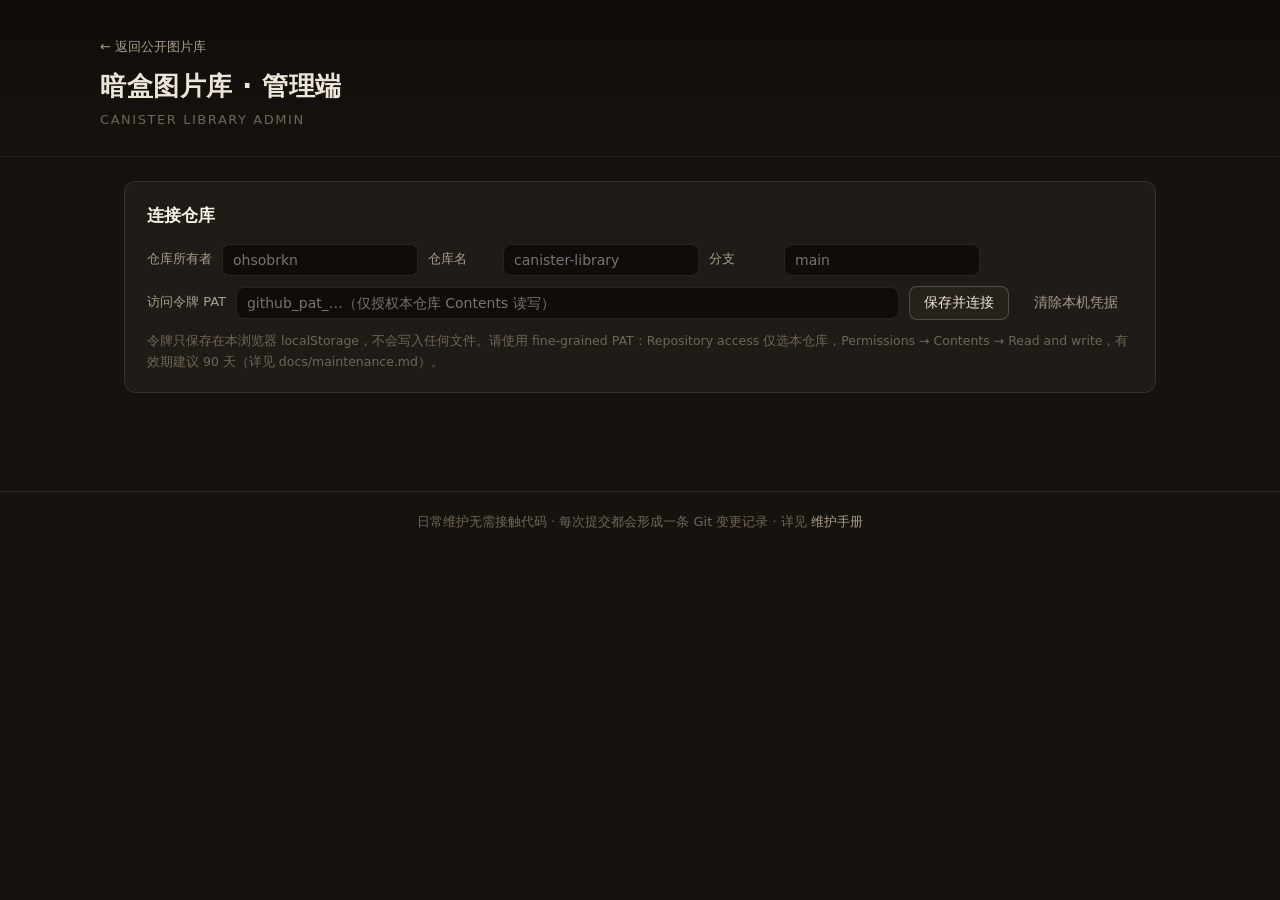
==== admin.html @ 408a10ed "fix: renderUploadDefaults 依赖 db.dimensions，移到 loadDb 之后执行（connect 顺序 bug，曾致数据加载被吞）" ====
<!DOCTYPE html>
<html lang="zh-CN">
<head>
  <meta charset="UTF-8" />
  <meta name="viewport" content="width=device-width, initial-scale=1.0" />
  <meta name="robots" content="noindex, nofollow" />
  <title>暗盒图片库 · 管理端</title>
  <link rel="stylesheet" href="styles.css" />
</head>
<body>

<header class="lib-header">
  <div class="lib-header-inner">
    <a class="lib-back" href="index.html">← 返回公开图片库</a>
    <h1>暗盒图片库 · 管理端</h1>
    <p class="lib-sub">Canister library admin</p>
  </div>
</header>

<main>

  <section class="panel" id="authPanel">
    <h2>连接仓库</h2>
    <div class="field-row">
      <label for="cfgOwner">仓库所有者</label>
      <input type="text" id="cfgOwner" placeholder="ohsobrkn" />
      <label for="cfgRepo">仓库名</label>
      <input type="text" id="cfgRepo" placeholder="canister-library" />
      <label for="cfgBranch">分支</label>
      <input type="text" id="cfgBranch" placeholder="main" />
    </div>
    <div class="field-row">
      <label for="cfgPat">访问令牌 PAT</label>
      <input type="password" id="cfgPat" placeholder="github_pat_…（仅授权本仓库 Contents 读写）" style="flex:1; min-width: 260px;" />
      <button id="saveCfgBtn" type="button">保存并连接</button>
      <button id="clearCfgBtn" type="button" class="ghost" type="button">清除本机凭据</button>
    </div>
    <p class="hint" id="authHint">令牌只保存在本浏览器 localStorage，不会写入任何文件。请使用 fine-grained PAT：Repository access 仅选本仓库，Permissions → Contents → Read and write，有效期建议 90 天（详见 docs/maintenance.md）。</p>
  </section>

  <div id="workArea" hidden>

    <div class="stat-cards">
      <div class="stat-card"><div class="k">仓库体积</div><div class="v" id="statSize">—</div></div>
      <div class="stat-card"><div class="k">条目数量</div><div class="v" id="statItems">—</div></div>
      <div class="stat-card"><div class="k">Pages 构建</div><div class="v" id="statBuild">—</div></div>
      <div class="stat-card"><div class="k">未保存修改</div><div class="v" id="statDirty">无</div></div>
    </div>

    <div class="bulk-bar" id="saveBar" hidden>
      <span id="dirtyDesc">有未保存的修改</span>
      <span class="sep"></span>
      <button class="primary" id="saveBtn" type="button">保存并提交到仓库</button>
      <button class="ghost" id="discardBtn" type="button">放弃修改（重新加载）</button>
    </div>

    <div class="tabs" role="tablist">
      <button class="tab-btn on" data-tab="upload" type="button">批量上传</button>
      <button class="tab-btn" data-tab="manage" type="button">图库管理</button>
      <button class="tab-btn" data-tab="schema" type="button">字典与维度</button>
    </div>

    <section class="tab-page" id="tab-upload">
      <div class="panel">
        <h2>批量上传</h2>
        <div class="dropzone" id="dropzone" tabindex="0" role="button" aria-label="拖入或选择图片">
          <span class="dz-icon">📦</span>
          把暗盒图片拖到这里，或点击选择文件<br />
          <span style="font-size:12px; color: var(--faint);">支持 PNG / JPG / WebP / SVG，单张 &lt; 95MB；上传后自动生成缩略图，原图无损保存</span>
        </div>
        <input type="file" id="fileInput" multiple accept="image/*" hidden />
        <div class="field-row" style="margin-top:16px;">
          <label>新图默认值</label>
          <span id="uploadDefaults" style="display:flex; flex-wrap:wrap; gap:8px; flex:1;"></span>
        </div>
      </div>

      <div class="panel" id="queuePanel" hidden>
        <h2>上传队列（<span id="queueCount">0</span> 张，等待提交）</h2>
        <div id="queueList"></div>
        <div class="field-row">
          <button class="primary" id="submitUploadBtn" type="button">提交上传（一次提交 · Pages 重建约 1–3 分钟）</button>
          <button class="ghost" id="clearQueueBtn" type="button">清空队列</button>
        </div>
        <div class="commit-log" id="uploadLog" hidden></div>
      </div>
    </section>

    <section class="tab-page" id="tab-manage" hidden>
      <div class="panel">
        <h2>图库管理</h2>
        <div class="manage-tools">
          <input type="text" id="manageSearch" placeholder="搜索型号 / 厂商…" />
          <label style="display:flex; align-items:center; gap:5px; font-size:13px; color:var(--muted);">
            <input type="checkbox" id="manageUnfilled" /> 只看未补全元数据
          </label>
          <button class="ghost" id="reloadDbBtn" type="button">从仓库重新加载</button>
        </div>
        <div class="bulk-bar" id="bulkBar" hidden>
          <span id="bulkCount">已选 0 张</span>
          <span class="sep"></span>
          <button class="ghost" id="bulkHideBtn" type="button">设为隐藏</button>
          <button class="ghost" id="bulkShowBtn" type="button">设为公开</button>
          <button class="danger" id="bulkDeleteBtn" type="button">删除所选</button>
        </div>
        <div id="itemList"></div>
        <div class="lib-empty" id="manageEmpty" hidden>没有匹配的条目。</div>
      </div>
    </section>

    <section class="tab-page" id="tab-schema" hidden>
      <div class="panel">
        <h2>字典维护（厂商等）</h2>
        <div id="dictEditors"></div>
        <p class="hint">删除字典值不会改动已有条目，但该值将不再出现在筛选器中。新增的字典值保存后立即在前后台生效。</p>
      </div>
      <div class="panel">
        <h2>筛选维度</h2>
        <div id="dimList"></div>
        <div class="field-row" style="margin-top:14px; border-top:1px solid var(--line); padding-top:14px;">
          <label>新增维度</label>
          <input type="text" id="newDimKey" placeholder="英文标识，如 format" style="width:130px;" />
          <input type="text" id="newDimLabel" placeholder="显示名，如 画幅" style="width:120px;" />
          <select id="newDimType">
            <option value="dict">字典（可选值可增删）</option>
            <option value="enum">枚举（固定几项）</option>
            <option value="number">数值（如 ISO）</option>
            <option value="tags">标签（一张多值）</option>
          </select>
          <input type="text" id="newDimValues" placeholder="初始值，逗号分隔（数值型填档位如 50,100,200）" style="flex:1; min-width:220px;" />
          <button id="addDimBtn" type="button">添加</button>
        </div>
        <p class="hint">维度保存后，管理端表单与公开页筛选器会自动出现对应条目。删除维度不影响条目里已存的数据，仅从界面移除。</p>
      </div>
    </section>

  </div>
</main>

<footer class="lib-footer">
  日常维护无需接触代码 · 每次提交都会形成一条 Git 变更记录 · 详见 <a href="docs/maintenance.md" target="_blank">维护手册</a>
</footer>

<div class="toast-wrap" id="toastWrap"></div>

<script>
(function () {
  "use strict";

  /* ===== 配置与凭据 ===== */
  var CFG_KEY = "canisterAdmin.cfg";
  var PAT_KEY = "canisterAdmin.pat";
  var cfg = null;   // { owner, repo, branch }
  var db = null;    // canisters.json 内存副本
  var connected = false;
  var committing = false;

  var dbDirty = false;          // 元数据/字典/维度修改未提交
  var deletePaths = [];         // 待删除的文件路径（保存时一并提交）
  var queue = [];               // 待上传队列

  var $ = function (id) { return document.getElementById(id); };

  function loadCfg() {
    try {
      cfg = JSON.parse(localStorage.getItem(CFG_KEY) || "null");
    } catch (e) { cfg = null; }
    if (cfg && cfg.owner && cfg.repo) {
      $("cfgOwner").value = cfg.owner;
      $("cfgRepo").value = cfg.repo;
      $("cfgBranch").value = cfg.branch || "main";
      var pat = localStorage.getItem(PAT_KEY);
      if (pat) $("cfgPat").value = pat;
      return !!(pat && !$("cfgPat").dataset.cleared);
    }
    return false;
  }

  function toast(msg, kind) {
    var el = document.createElement("div");
    el.className = "toast" + (kind ? " " + kind : "");
    el.textContent = msg;
    $("toastWrap").appendChild(el);
    setTimeout(function () { el.style.opacity = "0"; el.style.transition = "opacity 300ms"; }, 4200);
    setTimeout(function () { el.remove(); }, 4600);
  }

  /* ===== GitHub API 封装 ===== */
  function ghJson(path, method, body) {
    var opts = {
      method: method || "GET",
      headers: {
        "Authorization": "Bearer " + localStorage.getItem(PAT_KEY),
        "Accept": "application/vnd.github+json",
        "X-GitHub-Api-Version": "2022-11-28"
      }
    };
    if (body !== undefined) {
      opts.headers["Content-Type"] = "application/json";
      opts.body = JSON.stringify(body);
    }
    return fetch("https://api.github.com" + path, opts).then(function (r) {
      if (r.ok) return r.json();
      return r.json().catch(function () { return {}; }).then(function (err) {
        var msg = err && err.message ? err.message : ("HTTP " + r.status);
        if (r.status === 401) msg = "PAT 无效或已过期（" + msg + "）";
        if (r.status === 404) msg = "仓库/资源不存在：" + cfg.owner + "/" + cfg.repo + "（" + msg + "）";
        if (r.status === 403 && /rate limit/i.test(msg)) msg = "API 限流，请一小时后再试（" + msg + "）";
        throw new Error(msg);
      });
    });
  }

  function bufToB64(buf) {
    var u8 = new Uint8Array(buf);
    var s = "";
    var CH = 0x8000;
    for (var i = 0; i < u8.length; i += CH) {
      s += String.fromCharCode.apply(null, u8.subarray(i, i + CH));
    }
    return btoa(s);
  }

  /* ===== 提交引擎（Git Data API，一次 commit 带全部文件） ===== */
  function logLine(msg) {
    var el = $("uploadLog");
    el.hidden = false;
    el.textContent += msg + "\n";
    el.scrollTop = el.scrollHeight;
  }

  async function commitChanges(changes, message) {
    var head = "/repos/" + cfg.owner + "/" + cfg.repo;
    var ref = await ghJson(head + "/git/ref/heads/" + cfg.branch);
    var headSha = ref.object.sha;
    var headCommit = await ghJson(head + "/git/commits/" + headSha);
    var tree = [];
    var i = 0;
    for (i = 0; i < changes.length; i += 1) {
      var ch = changes[i];
      if (ch.content == null) {
        tree.push({ path: ch.path, mode: "100644", type: "blob", sha: null });
      } else {
        logLine("  上传 " + ch.path + " …");
        var blob = await ghJson(head + "/git/blobs", "POST", { content: ch.content, encoding: "base64" });
        tree.push({ path: ch.path, mode: "100644", type: "blob", sha: blob.sha });
      }
    }
    var newTree = await ghJson(head + "/git/trees", "POST", { base_tree: headCommit.tree.sha, tree: tree });
    var commit = await ghJson(head + "/git/commits", "POST", { message: message, tree: newTree.sha, parents: [headSha] });
    await ghJson(head + "/git/refs/heads/" + cfg.branch, "PATCH", { sha: commit.sha });
    return commit;
  }

  /* ===== Pages 构建轮询 ===== */
  var buildTimer = null;
  async function pollBuild(commitSha, label) {
    if (buildTimer) clearInterval(buildTimer);
    var tries = 0;
    $("statBuild").textContent = "构建中…";
    $("statBuild").className = "v warn";
    return new Promise(function (resolve) {
      buildTimer = setInterval(async function () {
        tries += 1;
        var b;
        try { b = await ghJson("/repos/" + cfg.owner + "/" + cfg.repo + "/pages/builds/latest"); }
        catch (e) { b = null; }
        if (b && b.status === "built" && (!commitSha || b.commit === commitSha)) {
          clearInterval(buildTimer); buildTimer = null;
          $("statBuild").textContent = "已生效 ✓";
          $("statBuild").className = "v";
          toast((label || "提交") + "已构建生效，公开页可访问。", "ok");
          resolve();
        } else if (tries >= 40) {
          clearInterval(buildTimer); buildTimer = null;
          $("statBuild").textContent = "状态未知";
          $("statBuild").className = "v warn";
          resolve();
        }
      }, 8000);
    });
  }

  async function refreshBuildStatus() {
    try {
      var b = await ghJson("/repos/" + cfg.owner + "/" + cfg.repo + "/pages/builds/latest");
      $("statBuild").textContent = b.status === "building" ? "构建中…" : (b.status === "built" ? "正常 ✓" : b.status || "—");
      $("statBuild").className = "v" + (b.status === "built" ? "" : " warn");
    } catch (e) {
      $("statBuild").textContent = "未开启";
      $("statBuild").className = "v warn";
    }
  }

  /* ===== 数据加载 ===== */
  function defaultDb() {
    return {
      version: 1,
      dimensions: [
        { key: "manufacturer", label: "厂商", type: "dict", dict: "manufacturer" },
        { key: "filmType", label: "胶片类型", type: "enum", values: ["彩色负片", "彩色反转片", "黑白负片", "黑白反转片", "电影卷"] },
        { key: "iso", label: "ISO", type: "number", tiers: [50, 100, 200, 400, 800, 1600, 3200] },
        { key: "tags", label: "标签", type: "tags" }
      ],
      dicts: { manufacturer: [] },
      items: []
    };
  }

  async function loadDb() {
    var apiPath = "/repos/" + cfg.owner + "/" + cfg.repo + "/contents/data/canisters.json?ref=" + cfg.branch;
    var rawUrl = "https://raw.githubusercontent.com/" + cfg.owner + "/" + cfg.repo + "/" + cfg.branch + "/data/canisters.json";
    var cdnUrl = "https://cdn.jsdelivr.net/gh/" + cfg.owner + "/" + cfg.repo + "@" + cfg.branch + "/data/canisters.json";
    var pat = localStorage.getItem(PAT_KEY);
    var json = null;
    var viaCdn = false;
    var notFound = false;

    // 带 8 秒超时的 fetch：被网络阻断的域名会长时间挂起而不是立即失败
    function fetchT(url, opts, ms) {
      var ctl = new AbortController();
      var timer = setTimeout(function () { ctl.abort(); }, ms || 8000);
      return fetch(url, Object.assign({}, opts, { signal: ctl.signal, cache: "no-store" }))
        .finally(function () { clearTimeout(timer); });
    }

    // 1) 有 PAT 时优先走 api.github.com（本管理端所有写操作同域名，连通性已被验证，秒回且无缓存）
    if (pat) {
      try {
        var ra = await fetchT("https://api.github.com" + apiPath, {
          headers: {
            "Authorization": "Bearer " + pat,
            "Accept": "application/vnd.github+json",
            "X-GitHub-Api-Version": "2022-11-28",
          },
        });
        if (ra.status === 404) notFound = true;
        else if (ra.ok) {
          var content = await ra.json();
          json = JSON.parse(atob(content.content.replace(/\s/g, "")));
        }
      } catch (e) { /* API 通道异常，退回公开 CDN 通道 */ }
    }
    // 2) raw.githubusercontent（匿名直连，部分网络环境会阻断 → 挂起后超时）
    if (json === null && !notFound) {
      try {
        var r = await fetchT(rawUrl + "?cb=" + Date.now());
        if (r.status === 404) notFound = true;
        else if (r.ok) json = await r.json();
      } catch (e) { /* raw 不可达，走 CDN 兜底 */ }
    }
    // 3) jsdelivr CDN 兜底（带 CORS 头，但缓存有滞后）
    if (json === null && !notFound) {
      try {
        var r2 = await fetchT(cdnUrl + "?cb=" + Date.now());
        if (r2.status === 404) notFound = true;
        else if (r2.ok) { json = await r2.json(); viaCdn = true; }
      } catch (e) { /* 三路都不可达 */ }
    }
    if (notFound) {
      db = defaultDb();
      markDirty("仓库还没有数据文件，首次保存将创建");
    } else if (json === null) {
      throw new Error("读取 canisters.json 失败：api.github.com、raw.githubusercontent 与 jsdelivr CDN 均不可达，请检查网络后点「从仓库重新加载」");
    } else {
      db = json;
      dbDirty = false;
      if (viaCdn) toast("raw 数据源不可达，已改用 CDN 缓存副本（数据可能有数小时滞后）。", "err");
    }
    deletePaths = [];
    renderAll();
    updateStats();
  }

  /* ===== 维度工具 ===== */
  function dimOf(key) {
    for (var i = 0; i < db.dimensions.length; i += 1) if (db.dimensions[i].key === key) return db.dimensions[i];
    return null;
  }

  function dictOf(dim) {
    if (!dim || dim.type !== "dict") return [];
    return (db.dicts && db.dicts[dim.dict]) || [];
  }

  function genId() {
    return "c" + Date.now().toString(36) + Math.random().toString(36).slice(2, 6);
  }

  function nowIso() {
    return new Date().toISOString();
  }

  /* ===== 状态与统计 ===== */
  async function updateStats() {
    $("statItems").textContent = db.items.length + " 张";
    $("statDirty").textContent = dbDirty ? "有" : "无";
    $("statDirty").className = "v" + (dbDirty ? " warn" : "");
    $("saveBar").hidden = !dbDirty;
    try {
      var repo = await ghJson("/repos/" + cfg.owner + "/" + cfg.repo);
      var mb = (repo.size || 0) / 1024;
      var el = $("statSize");
      el.textContent = mb.toFixed(1) + " MB";
      el.className = "v" + (mb > 950 ? " bad" : mb > 800 ? " warn" : "");
      if (mb > 800) toast("仓库体积已接近 1GB 软上限（" + mb.toFixed(0) + "MB）。建议将原图迁移到 Release 附件存档（见维护手册）。", "err");
    } catch (e) { /* 忽略统计错误 */ }
  }

  function markDirty(desc) {
    dbDirty = true;
    if (desc) $("dirtyDesc").textContent = desc;
    else $("dirtyDesc").textContent = "有未保存的修改";
    $("saveBar").hidden = false;
    $("statDirty").textContent = "有";
    $("statDirty").className = "v warn";
  }

  /* ===== 元数据表单构建（管理端通用） ===== */
  function buildMetaFields(container, values, defaults) {
    container.innerHTML = "";
    var getters = [];

    var nameF = document.createElement("div");
    nameF.className = "f";
    nameF.style.gridColumn = "span 2";
    nameF.innerHTML = '<label>型号名称</label>';
    var nameIn = document.createElement("input");
    nameIn.type = "text";
    nameIn.placeholder = "如 Portra 400";
    nameIn.value = values.name || "";
    nameF.appendChild(nameIn);
    container.appendChild(nameF);
    getters.push(function () { return { key: "name", value: nameIn.value.trim() }; });

    db.dimensions.forEach(function (dim) {
      var wrap = document.createElement("div");
      wrap.className = "f";
      var label = document.createElement("label");
      label.textContent = dim.label;
      wrap.appendChild(label);

      if (dim.type === "dict") {
        var listId = "dl-" + dim.key + "-" + genId();
        var dl = document.createElement("datalist");
        dl.id = listId;
        dictOf(dim).forEach(function (v) {
          var o = document.createElement("option");
          o.value = v;
          dl.appendChild(o);
        });
        wrap.appendChild(dl);
        var inD = document.createElement("input");
        inD.type = "text";
        inD.setAttribute("list", listId);
        inD.value = values.attrs && values.attrs[dim.key] != null ? String(values.attrs[dim.key]) : (defaults && defaults[dim.key] != null ? String(defaults[dim.key]) : "");
        wrap.appendChild(inD);
        getters.push((function (input, key) {
          return function () { return { key: key, value: input.value.trim() }; };
        })(inD, dim.key));
      } else if (dim.type === "enum") {
        var sel = document.createElement("select");
        var optEmpty = document.createElement("option");
        optEmpty.value = "";
        optEmpty.textContent = "（未选择）";
        sel.appendChild(optEmpty);
        (dim.values || []).forEach(function (v) {
          var o = document.createElement("option");
          o.value = v; o.textContent = v;
          sel.appendChild(o);
        });
        sel.value = values.attrs && values.attrs[dim.key] != null ? String(values.attrs[dim.key]) : (defaults && defaults[dim.key] != null ? String(defaults[dim.key]) : "");
        wrap.appendChild(sel);
        getters.push((function (input, key) {
          return function () { return { key: key, value: input.value }; };
        })(sel, dim.key));
      } else if (dim.type === "number") {
        var inN = document.createElement("input");
        inN.type = "number";
        inN.min = "0";
        var nv = values.attrs && values.attrs[dim.key];
        inN.value = nv != null ? nv : (defaults && defaults[dim.key] != null ? defaults[dim.key] : "");
        wrap.appendChild(inN);
        getters.push((function (input, key) {
          return function () {
            var v = input.value.trim();
            return { key: key, value: v === "" ? null : Number(v) };
          };
        })(inN, dim.key));
      } else if (dim.type === "tags") {
        var inT = document.createElement("input");
        inT.type = "text";
        inT.placeholder = "逗号分隔，如 停产, 夜景";
        var tv = values.tags || (defaults && defaults.tags) || [];
        inT.value = Array.isArray(tv) ? tv.join(", ") : String(tv || "");
        wrap.appendChild(inT);
        getters.push((function (input, key) {
          return function () {
            return { key: key, value: input.value.split(/[,，]/).map(function (s) { return s.trim(); }).filter(Boolean) };
          };
        })(inT, dim.key));
      }
      container.appendChild(wrap);
    });

    var notesF = document.createElement("div");
    notesF.className = "f";
    notesF.style.gridColumn = "span 2";
    notesF.innerHTML = '<label>备注</label>';
    var notesIn = document.createElement("input");
    notesIn.type = "text";
    notesIn.placeholder = "可选";
    notesIn.value = values.notes || "";
    notesF.appendChild(notesIn);
    container.appendChild(notesF);
    getters.push(function () { return { key: "notes", value: notesIn.value.trim() }; });

    return function collect() {
      var out = { attrs: {}, tags: [], name: "", notes: "" };
      getters.forEach(function (g) {
        var r = g();
        if (r.key === "name") out.name = r.value;
        else if (r.key === "notes") out.notes = r.value;
        else if (r.key === "tags") out.tags = r.value;
        else out.attrs[r.key] = r.value;
      });
      return out;
    };
  }

  /* ===== Tab 切换 ===== */
  Array.prototype.forEach.call(document.querySelectorAll(".tab-btn"), function (btn) {
    btn.addEventListener("click", function () {
      Array.prototype.forEach.call(document.querySelectorAll(".tab-btn"), function (b) { b.classList.remove("on"); });
      btn.classList.add("on");
      ["upload", "manage", "schema"].forEach(function (t) {
        $("tab-" + t).hidden = t !== btn.dataset.tab;
      });
    });
  });

  /* ===== 上传队列 ===== */
  var uploadDefaults = {};

  function renderUploadDefaults() {
    var host = $("uploadDefaults");
    host.innerHTML = "";
    var fields = document.createElement("div");
    fields.style.cssText = "display:flex; flex-wrap:wrap; gap:8px; flex:1;";
    var collectDefaults = buildMetaFields(fields, { attrs: {}, tags: [] }, null);
    host.appendChild(fields);
    var applyBtn = document.createElement("button");
    applyBtn.type = "button";
    applyBtn.className = "ghost";
    applyBtn.textContent = "应用为默认";
    applyBtn.addEventListener("click", function () {
      var v = collectDefaults();
      uploadDefaults = { attrs: v.attrs, tags: v.tags };
      toast("默认值已记录，将应用到之后加入队列的图片。");
    });
    host.appendChild(applyBtn);
  }

  async function makeThumb(file) {
    var url = URL.createObjectURL(file);
    try {
      var img = new Image();
      img.decoding = "async";
      await new Promise(function (res, rej) {
        img.onload = res;
        img.onerror = function () { rej(new Error("图片无法解码（SVG 需带固有尺寸）")); };
        img.src = url;
      });
      var iw = img.naturalWidth || 300;
      var ih = img.naturalHeight || 300;
      var MAX = 320;
      var scale = Math.min(1, MAX / Math.max(iw, ih));
      var canvas = document.createElement("canvas");
      canvas.width = Math.max(1, Math.round(iw * scale));
      canvas.height = Math.max(1, Math.round(ih * scale));
      canvas.getContext("2d").drawImage(img, 0, 0, canvas.width, canvas.height);
      var blob = await new Promise(function (resolve) { canvas.toBlob(resolve, "image/webp", 0.82); });
      var ext = "webp";
      if (!blob) {
        blob = await new Promise(function (resolve) { canvas.toBlob(resolve, "image/jpeg", 0.82); });
        ext = "jpg";
      }
      return { blob: blob, ext: ext, w: iw, h: ih };
    } finally {
      URL.revokeObjectURL(url);
    }
  }

  function extOf(name, type) {
    var m = /\.([a-z0-9]+)$/i.exec(name || "");
    if (m) {
      var e = m[1].toLowerCase();
      if (e === "jpeg") e = "jpg";
      return e;
    }
    if (/svg/.test(type || "")) return "svg";
    if (/webp/.test(type || "")) return "webp";
    return "png";
  }

  async function addFiles(files) {
    for (var i = 0; i < files.length; i += 1) {
      var file = files[i];
      if (file.size > 95 * 1024 * 1024) {
        toast("跳过 " + file.name + "：超过 95MB 单文件上限（GitHub 限制 100MB）。", "err");
        continue;
      }
      if (!/^image\//.test(file.type) && !/\.(svg|png|jpe?g|webp)$/i.test(file.name)) {
        toast("跳过 " + file.name + "：不是图片文件。", "err");
        continue;
      }
      var item = {
        file: file,
        id: genId(),
        ext: extOf(file.name, file.type),
        name: "",
        thumbBlob: null,
        thumbExt: "webp",
        w: 0,
        h: 0,
        error: null,
        collect: null
      };
      try {
        var t = await makeThumb(file);
        item.thumbBlob = t.blob;
        item.thumbExt = t.ext;
        item.w = t.w;
        item.h = t.h;
      } catch (e) {
        item.error = e.message;
      }
      queue.push(item);
    }
    renderQueue();
    if (queue.length) $("queuePanel").hidden = false;
  }

  function renderQueue() {
    var list = $("queueList");
    list.innerHTML = "";
    $("queueCount").textContent = queue.length;
    queue.forEach(function (item, idx) {
      var row = document.createElement("div");
      row.className = "queue-item";

      var thumb = document.createElement("img");
      thumb.className = "queue-thumb";
      if (item.thumbBlob) thumb.src = URL.createObjectURL(item.thumbBlob);
      else thumb.src = "data:image/svg+xml,%3Csvg xmlns='http://www.w3.org/2000/svg' width='76' height='106'%3E%3Crect width='76' height='106' fill='%231f1b16'/%3E%3C/svg%3E";
      thumb.alt = "";
      row.appendChild(thumb);

      var main = document.createElement("div");
      main.className = "qi-main";
      var title = document.createElement("div");
      title.className = "qi-title";
      var fname = document.createElement("span");
      fname.className = "fname";
      fname.textContent = item.file.name;
      title.appendChild(fname);
      var fsize = document.createElement("span");
      fsize.className = "fsize";
      fsize.textContent = (item.file.size / 1024 / 1024).toFixed(2) + " MB · " + item.id;
      title.appendChild(fsize);
      main.appendChild(title);

      if (item.error) {
        var st = document.createElement("div");
        st.className = "qi-status err";
        st.textContent = "缩略图生成失败：" + item.error + "（仍可提交，公开页将直接使用原图）";
        main.appendChild(st);
      }

      var form = document.createElement("div");
      form.className = "qi-form";
      item.collect = buildMetaFields(form, { attrs: uploadDefaults.attrs || {}, tags: uploadDefaults.tags || [] }, null);
      main.appendChild(form);

      var removeBtn = document.createElement("button");
      removeBtn.type = "button";
      removeBtn.className = "ghost";
      removeBtn.textContent = "移出队列";
      removeBtn.addEventListener("click", function () {
        queue.splice(idx, 1);
        renderQueue();
        if (!queue.length) $("queuePanel").hidden = true;
      });
      main.appendChild(removeBtn);
      row.appendChild(main);
      list.appendChild(row);
    });
  }

  $("dropzone").addEventListener("click", function () { $("fileInput").click(); });
  $("dropzone").addEventListener("keydown", function (e) {
    if (e.key === "Enter" || e.key === " ") { e.preventDefault(); $("fileInput").click(); }
  });
  ["dragenter", "dragover"].forEach(function (ev) {
    $("dropzone").addEventListener(ev, function (e) { e.preventDefault(); $("dropzone").classList.add("drag"); });
  });
  ["dragleave", "drop"].forEach(function (ev) {
    $("dropzone").addEventListener(ev, function (e) { e.preventDefault(); $("dropzone").classList.remove("drag"); });
  });
  $("dropzone").addEventListener("drop", function (e) {
    if (e.dataTransfer && e.dataTransfer.files) addFiles(Array.from(e.dataTransfer.files));
  });
  $("fileInput").addEventListener("change", function () {
    if (this.files) addFiles(Array.from(this.files));
    this.value = "";
  });
  $("clearQueueBtn").addEventListener("click", function () {
    queue = [];
    renderQueue();
    $("queuePanel").hidden = true;
  });

  $("submitUploadBtn").addEventListener("click", async function () {
    if (!queue.length || committing) return;
    committing = true;
    $("submitUploadBtn").disabled = true;
    $("uploadLog").hidden = false;
    $("uploadLog").textContent = "";
    try {
      var changes = [];
      var newItems = [];
      for (var i = 0; i < queue.length; i += 1) {
        var item = queue[i];
        if (!item.collect) continue;
        var v = item.collect();
        var record = {
          id: item.id,
          name: v.name || item.file.name.replace(/\.[^.]+$/, ""),
          attrs: {},
          tags: v.tags,
          notes: v.notes,
          original: "images/original/" + item.id + "." + item.ext,
          thumb: item.thumbBlob ? ("images/thumb/" + item.id + "." + item.thumbExt) : ("images/original/" + item.id + "." + item.ext),
          status: "visible",
          createdAt: nowIso(),
          updatedAt: nowIso(),
          w: item.w || null,
          h: item.h || null,
          sourceName: item.file.name
        };
        for (var k in v.attrs) {
          if (v.attrs[k] !== "" && v.attrs[k] !== null && v.attrs[k] !== undefined) record.attrs[k] = v.attrs[k];
        }
        newItems.push(record);

        var origB64 = bufToB64(await item.file.arrayBuffer());
        changes.push({ path: record.original, content: origB64 });
        if (item.thumbBlob) {
          var thumbB64 = bufToB64(await item.thumbBlob.arrayBuffer());
          changes.push({ path: record.thumb, content: thumbB64 });
        }
        // 上传中随手补充字典值（不强制保存 schema，写库时一并带上）
        var manDim = dimOf("manufacturer");
        if (manDim && record.attrs.manufacturer) {
          var list = db.dicts[manDim.dict];
          if (list && list.indexOf(record.attrs.manufacturer) < 0) list.push(record.attrs.manufacturer);
        }
      }
      db.items = newItems.concat(db.items);
      changes.push({ path: "data/canisters.json", content: btoa(unescape(encodeURIComponent(JSON.stringify(db, null, 2) + "\n"))) });
      logLine("提交 " + newItems.length + " 张图片（" + (changes.length - 1) + " 个文件）…");
      var commit = await commitChanges(changes, "canister: add " + newItems.length + " item(s)");
      logLine("✓ 提交成功：" + commit.sha.slice(0, 7) + " — 等待 Pages 构建…");
      queue = [];
      renderQueue();
      $("queuePanel").hidden = true;
      renderAll();
      await pollBuild(commit.sha, "上传");
      updateStats();
    } catch (e) {
      toast("上传失败：" + e.message, "err");
      logLine("✗ 失败：" + e.message);
      await loadDb().catch(function () {});
    } finally {
      committing = false;
      $("submitUploadBtn").disabled = false;
    }
  });

  function b64Utf8(str) {
    return btoa(unescape(encodeURIComponent(str)));
  }

  /* ===== 图库管理 ===== */
  var manageFilter = { q: "", unfilled: false };
  var selected = {};

  function itemComplete(item) {
    var dims = db.dimensions.filter(function (d) { return d.type !== "tags"; });
    for (var i = 0; i < dims.length; i += 1) {
      var v = item.attrs ? item.attrs[dims[i].key] : null;
      if (v === undefined || v === null || v === "") return false;
    }
    return !!(item.name && item.name.trim());
  }

  function manageMatch(item) {
    if (manageFilter.unfilled && itemComplete(item)) return false;
    if (manageFilter.q) {
      var hay = (item.name || "") + " " + (item.notes || "") + " " + (item.sourceName || "");
      for (var k in (item.attrs || {})) hay += " " + item.attrs[k];
      (item.tags || []).forEach(function (t) { hay += " " + t; });
      if (hay.toLowerCase().indexOf(manageFilter.q.toLowerCase()) < 0) return false;
    }
    return true;
  }

  function renderManage() {
    var list = $("itemList");
    list.innerHTML = "";
    var shown = db.items.filter(manageMatch);
    var checkedCount = 0;
    shown.forEach(function (item) {
      var row = document.createElement("div");
      row.className = "row-item";

      var check = document.createElement("input");
      check.type = "checkbox";
      check.className = "row-check";
      check.checked = !!selected[item.id];
      check.addEventListener("change", function () {
        selected[item.id] = check.checked;
        updateBulkBar();
      });
      row.appendChild(check);
      if (check.checked) checkedCount += 1;

      var thumb = document.createElement("img");
      thumb.className = "row-thumb";
      thumb.loading = "lazy";
      thumb.src = item.thumb + "?v=" + (item.updatedAt || "").slice(0, 10);
      thumb.alt = "";
      row.appendChild(thumb);

      var main = document.createElement("div");
      main.className = "row-main";
      var name = document.createElement("div");
      name.className = "row-name";
      name.textContent = item.name || item.id;
      if (item.status === "hidden") {
        var bH = document.createElement("span");
        bH.className = "badge-hidden";
        bH.textContent = " 隐藏 ";
        name.appendChild(document.createTextNode(" "));
        name.appendChild(bH);
      }
      main.appendChild(name);

      var attrs = document.createElement("div");
      attrs.className = "row-attrs";
      var parts = [];
      db.dimensions.forEach(function (d) {
        if (d.type === "tags") return;
        var v = item.attrs ? item.attrs[d.key] : null;
        if (v !== undefined && v !== null && v !== "") parts.push(d.label + " " + v);
      });
      if (item.tags && item.tags.length) parts.push("标签 " + item.tags.join("/"));
      attrs.textContent = parts.join(" · ") || "（元数据未补全）";
      main.appendChild(attrs);

      var actions = document.createElement("div");
      actions.className = "row-actions";
      actions.style.marginTop = "6px";

      var editBtn = document.createElement("button");
      editBtn.type = "button";
      editBtn.textContent = "编辑";
      editBtn.addEventListener("click", function () { toggleEdit(row, item); });
      actions.appendChild(editBtn);

      var visBtn = document.createElement("button");
      visBtn.type = "button";
      visBtn.className = "ghost";
      visBtn.textContent = item.status === "hidden" ? "设为公开" : "设为隐藏";
      visBtn.addEventListener("click", function () {
        item.status = item.status === "hidden" ? "visible" : "hidden";
        item.updatedAt = nowIso();
        markDirty();
        renderManage();
      });
      actions.appendChild(visBtn);

      var delBtn = document.createElement("button");
      delBtn.type = "button";
      delBtn.className = "danger";
      delBtn.textContent = "删除";
      delBtn.addEventListener("click", function () {
        if (!window.confirm("确定删除「" + (item.name || item.id) + "」？提交后将从公开库移除（Git 历史中仍留有记录）。")) return;
        db.items = db.items.filter(function (it) { return it !== item; });
        deletePaths.push(item.original);
        if (item.thumb && item.thumb !== item.original) deletePaths.push(item.thumb);
        delete selected[item.id];
        markDirty("已删除 " + (markDelCount() || "") + " 张图片（含文件），尚未提交");
        renderManage();
      });
      actions.appendChild(delBtn);

      main.appendChild(actions);
      row.appendChild(main);
      list.appendChild(row);
    });
    $("manageEmpty").hidden = shown.length > 0;
    updateBulkBar();
  }

  function markDelCount() {
    return deletePaths.length ? Math.ceil(deletePaths.length / 2) : 0;
  }

  function toggleEdit(row, item) {
    var next = row.nextSibling;
    if (next && next.classList && next.classList.contains("edit-row")) {
      next.remove();
      return;
    }
    var editRow = document.createElement("div");
    editRow.className = "queue-item edit-row";
    var form = document.createElement("div");
    form.className = "qi-form";
    form.style.flex = "1";
    var collect = buildMetaFields(form, item, null);
    editRow.appendChild(form);
    var saveBtn = document.createElement("button");
    saveBtn.type = "button";
    saveBtn.className = "primary";
    saveBtn.textContent = "应用修改";
    saveBtn.addEventListener("click", function () {
      var v = collect();
      item.name = v.name;
      item.notes = v.notes;
      item.tags = v.tags;
      item.attrs = {};
      for (var k in v.attrs) {
        if (v.attrs[k] !== "" && v.attrs[k] !== null && v.attrs[k] !== undefined) item.attrs[k] = v.attrs[k];
      }
      item.updatedAt = nowIso();
      markDirty();
      renderManage();
      toast("已应用（提交保存后生效）。");
    });
    editRow.appendChild(saveBtn);
    row.parentNode.insertBefore(editRow, next ? next : null);
  }

  function updateBulkBar() {
    var count = db.items.filter(function (it) { return selected[it.id]; }).length;
    $("bulkBar").hidden = count === 0;
    $("bulkCount").textContent = "已选 " + count + " 张";
  }

  function bulkSetStatus(status) {
    db.items.forEach(function (it) {
      if (selected[it.id]) {
        it.status = status;
        it.updatedAt = nowIso();
      }
    });
    markDirty();
    renderManage();
  }

  $("bulkHideBtn").addEventListener("click", function () { bulkSetStatus("hidden"); });
  $("bulkShowBtn").addEventListener("click", function () { bulkSetStatus("visible"); });
  $("bulkDeleteBtn").addEventListener("click", function () {
    var targets = db.items.filter(function (it) { return selected[it.id]; });
    if (!targets.length) return;
    if (!window.confirm("确定删除所选 " + targets.length + " 张图片？此操作提交后生效。")) return;
    targets.forEach(function (it) {
      deletePaths.push(it.original);
      if (it.thumb && it.thumb !== it.original) deletePaths.push(it.thumb);
    });
    db.items = db.items.filter(function (it) { return !selected[it.id]; });
    selected = {};
    markDirty("已删除 " + targets.length + " 张图片（含文件），尚未提交");
    renderManage();
  });

  var manageTimer = null;
  $("manageSearch").addEventListener("input", function () {
    clearTimeout(manageTimer);
    manageTimer = setTimeout(function () {
      manageFilter.q = $("manageSearch").value.trim();
      renderManage();
    }, 160);
  });
  $("manageUnfilled").addEventListener("change", function () {
    manageFilter.unfilled = this.checked;
    renderManage();
  });
  $("reloadDbBtn").addEventListener("click", function () {
    if (dbDirty && !window.confirm("有未保存的修改，重新加载将丢弃，确定？")) return;
    loadDb().then(function () { toast("已从仓库重新加载。", "ok"); })
      .catch(function (e) { toast(e.message, "err"); });
  });

  /* ===== 字典与维度 ===== */
  function renderSchema() {
    var host = $("dictEditors");
    host.innerHTML = "";
    Object.keys(db.dicts || {}).forEach(function (dictKey) {
      var panel = document.createElement("div");
      panel.style.marginBottom = "14px";
      var title = document.createElement("div");
      title.className = "row-name";
      title.textContent = dictKey;
      title.style.marginBottom = "8px";
      panel.appendChild(title);
      var list = document.createElement("div");
      list.className = "dict-list";
      db.dicts[dictKey].forEach(function (val, idx) {
        var item = document.createElement("span");
        item.className = "dict-item";
        item.appendChild(document.createTextNode(val));
        var rm = document.createElement("button");
        rm.type = "button";
        rm.className = "ghost";
        rm.textContent = "×";
        rm.addEventListener("click", function () {
          db.dicts[dictKey].splice(idx, 1);
          markDirty();
          renderSchema();
        });
        item.appendChild(rm);
        list.appendChild(item);
      });
      panel.appendChild(list);
      var addRow = document.createElement("div");
      addRow.className = "field-row";
      var addIn = document.createElement("input");
      addIn.type = "text";
      addIn.placeholder = "新增值，如 Kodak";
      addIn.style.width = "200px";
      var addBtn = document.createElement("button");
      addBtn.type = "button";
      addBtn.textContent = "添加";
      addBtn.addEventListener("click", function () {
        var v = addIn.value.trim();
        if (!v) return;
        if (db.dicts[dictKey].indexOf(v) >= 0) { toast("该值已存在。"); return; }
        db.dicts[dictKey].push(v);
        addIn.value = "";
        markDirty();
        renderSchema();
      });
      addRow.appendChild(addIn);
      addRow.appendChild(addBtn);
      panel.appendChild(addRow);
      host.appendChild(panel);
    });

    var dimList = $("dimList");
    dimList.innerHTML = "";
    db.dimensions.forEach(function (dim, idx) {
      var row = document.createElement("div");
      row.className = "row-item";
      var main = document.createElement("div");
      main.className = "row-main";
      var name = document.createElement("div");
      name.className = "row-name";
      name.textContent = dim.label + "（" + dim.key + "）";
      main.appendChild(name);
      var desc = document.createElement("div");
      desc.className = "row-attrs";
      var typeLabel = { dict: "字典", enum: "枚举", number: "数值", tags: "标签" }[dim.type] || dim.type;
      var vals = dim.type === "dict" ? dictOf(dim).join(" / ") : (dim.type === "tags" ? "（自动收集）" : (dim.values || dim.tiers || []).join(" / "));
      desc.textContent = "类型：" + typeLabel + (vals ? " · 可选值：" + vals : "");
      main.appendChild(desc);
      var actions = document.createElement("div");
      actions.className = "row-actions";
      actions.style.marginTop = "6px";
      var rm = document.createElement("button");
      rm.type = "button";
      rm.className = "danger";
      rm.textContent = "移除维度";
      rm.addEventListener("click", function () {
        if (!window.confirm("移除维度「" + dim.label + "」？条目中已填写的数据保留，但界面不再显示。")) return;
        db.dimensions.splice(idx, 1);
        markDirty();
        renderSchema();
      });
      actions.appendChild(rm);
      main.appendChild(actions);
      row.appendChild(main);
      dimList.appendChild(row);
    });
  }

  $("addDimBtn").addEventListener("click", function () {
    var key = $("newDimKey").value.trim();
    var label = $("newDimLabel").value.trim();
    var type = $("newDimType").value;
    var valsRaw = $("newDimValues").value.trim();
    if (!key || !label) { toast("请填写维度标识与显示名。"); return; }
    if (!/^[a-z][a-z0-9]*$/i.test(key)) { toast("维度标识需为英文字母开头的字母数字。"); return; }
    if (dimOf(key)) { toast("维度 " + key + " 已存在。"); return; }
    var dim = { key: key, label: label, type: type };
    if (type === "enum") dim.values = valsRaw.split(/[,，]/).map(function (s) { return s.trim(); }).filter(Boolean);
    if (type === "number") dim.tiers = valsRaw.split(/[,，]/).map(function (s) { return Number(s.trim()); }).filter(function (n) { return n > 0; });
    if (type === "dict") {
      var dictKey = key + "Dict";
      dim.dict = dictKey;
      db.dicts[dictKey] = valsRaw.split(/[,，]/).map(function (s) { return s.trim(); }).filter(Boolean);
    }
    db.dimensions.push(dim);
    $("newDimKey").value = "";
    $("newDimLabel").value = "";
    $("newDimValues").value = "";
    markDirty();
    renderSchema();
    toast("维度已添加（保存后前后台生效）。");
  });

  /* ===== 保存（统一提交） ===== */
  $("saveBtn").addEventListener("click", async function () {
    if (!dbDirty || committing) return;
    committing = true;
    $("saveBtn").disabled = true;
    try {
      var changes = [];
      deletePaths.forEach(function (p) { changes.push({ path: p, content: null }); });
      changes.push({ path: "data/canisters.json", content: b64Utf8(JSON.stringify(db, null, 2) + "\n") });
      var summary = "canister: update library (" + db.items.length + " items)";
      var commit = await commitChanges(changes, summary);
      deletePaths = [];
      dbDirty = false;
      $("saveBar").hidden = true;
      updateStats();
      toast("已提交：" + commit.sha.slice(0, 7) + "，等待 Pages 构建…");
      await pollBuild(commit.sha, "修改");
    } catch (e) {
      toast("保存失败：" + e.message, "err");
    } finally {
      committing = false;
      $("saveBtn").disabled = false;
    }
  });

  $("discardBtn").addEventListener("click", function () {
    if (!window.confirm("放弃全部未保存修改，从仓库重新加载？")) return;
    loadDb().catch(function (e) { toast(e.message, "err"); });
  });

  /* ===== 连接流程 ===== */
  async function connect() {
    var pat = $("cfgPat").value.trim();
    cfg = {
      owner: $("cfgOwner").value.trim() || "ohsobrkn",
      repo: $("cfgRepo").value.trim() || "canister-library",
      branch: $("cfgBranch").value.trim() || "main"
    };
    if (!pat) { toast("请填写 PAT。", "err"); return; }
    $("authHint").textContent = "连接中…";
    try {
      var repo = await ghJson("/repos/" + cfg.owner + "/" + cfg.repo);
      localStorage.setItem(CFG_KEY, JSON.stringify(cfg));
      localStorage.setItem(PAT_KEY, pat);
      connected = true;
      $("workArea").hidden = false;
      $("authHint").textContent = "已连接 " + cfg.owner + "/" + cfg.repo + "（默认分支 " + (repo.default_branch || cfg.branch) + "）";
      await loadDb();
      renderUploadDefaults();   // buildMetaFields 依赖 db，必须在 loadDb 之后执行
      refreshBuildStatus();
      toast("连接成功，数据已加载。", "ok");
    } catch (e) {
      connected = false;
      $("authHint").textContent = "连接失败：" + e.message;
      $("authHint").style.color = "var(--danger)";
      setTimeout(function () { $("authHint").style.color = ""; }, 4000);
      $("authHint").textContent = "连接失败：" + e.message + " — 请检查仓库与 PAT（fine-grained，仅本仓库 Contents 读写权限）。";
    }
  }

  $("saveCfgBtn").addEventListener("click", connect);
  $("clearCfgBtn").addEventListener("click", function () {
    localStorage.removeItem(PAT_KEY);
    localStorage.removeItem(CFG_KEY);
    $("cfgPat").value = "";
    $("cfgPat").dataset.cleared = "1";
    $("workArea").hidden = true;
    toast("本机凭据已清除。");
  });

  function renderAll() {
    renderUploadDefaults();
    renderManage();
    renderSchema();
  }

  window.addEventListener("beforeunload", function (e) {
    if (dbDirty || queue.length) {
      e.preventDefault();
      e.returnValue = "";
    }
  });

  /* 启动：已有配置则自动连接 */
  if (loadCfg()) {
    connect();
  }
})();
</script>
</body>
</html>
---- styles.css ----
/* =====================================================================
   暗盒图片库 Canister Library — 暗房 Darkroom 主题（与海带索引图 FILM 同源基调）
   ===================================================================== */

:root {
  color-scheme: dark;
  --bg: #16130f;
  --bg-deep: #0f0c09;
  --surface: #1f1b16;
  --surface-2: #262119;
  --surface-3: #2f2820;
  --line: rgba(236, 229, 216, 0.11);
  --line-strong: rgba(236, 229, 216, 0.22);
  --ink: #ece5d8;
  --ink-bright: #f8f2e4;
  --muted: #a89d8a;
  --faint: #6f6656;
  --accent: #e0a458;
  --accent-strong: #c98a3e;
  --accent-dim: rgba(224, 164, 88, 0.14);
  --accent-line: rgba(224, 164, 88, 0.42);
  --danger: #d07a63;
  --danger-dim: rgba(208, 122, 99, 0.14);
  --on-accent: #241708;
  --r-md: 8px;
  --r-lg: 12px;
  --r-pill: 999px;
  --shadow-1: 0 2px 10px rgba(6, 4, 1, 0.35);
  --shadow-2: 0 14px 36px rgba(6, 4, 1, 0.46);
  --font: "Space Grotesk", "Segoe UI", "PingFang SC", "Microsoft YaHei UI", system-ui, sans-serif;
}

* { box-sizing: border-box; }

/* 防止显式 display:flex 等覆盖 hidden 属性 */
[hidden] { display: none !important; }

html, body { margin: 0; padding: 0; }

body {
  background: var(--bg);
  color: var(--ink);
  font-family: var(--font);
  font-size: 15px;
  line-height: 1.6;
  min-height: 100vh;
}

a { color: var(--accent); text-decoration: none; }
a:hover { color: var(--ink-bright); }

button, input, select, textarea {
  font-family: inherit;
  font-size: 14px;
  color: var(--ink);
}

button {
  cursor: pointer;
  border: 1px solid var(--line-strong);
  background: var(--surface-2);
  border-radius: var(--r-md);
  padding: 7px 14px;
  transition: border-color 160ms, background 160ms, color 160ms;
}
button:hover { border-color: var(--accent-line); background: var(--surface-3); }
button:disabled { opacity: 0.45; cursor: not-allowed; }
button.primary {
  background: var(--accent);
  border-color: var(--accent-strong);
  color: var(--on-accent);
  font-weight: 600;
}
button.primary:hover { background: var(--accent-strong); }
button.danger { color: var(--danger); border-color: rgba(208, 122, 99, 0.4); }
button.danger:hover { background: var(--danger-dim); }
button.ghost { background: transparent; border-color: transparent; color: var(--muted); }
button.ghost:hover { color: var(--ink); background: var(--surface-2); }

input[type="text"], input[type="password"], input[type="number"], select, textarea {
  background: var(--bg-deep);
  border: 1px solid var(--line);
  border-radius: var(--r-md);
  padding: 7px 10px;
  outline: none;
  transition: border-color 160ms;
}
input:focus, select:focus, textarea:focus { border-color: var(--accent-line); }
textarea { resize: vertical; min-height: 60px; width: 100%; }

/* ===== 页头 ===== */
.lib-header {
  background: linear-gradient(180deg, var(--bg-deep) 0%, var(--bg) 100%);
  border-bottom: 1px solid var(--line);
  padding: 34px 24px 26px;
}
.lib-header-inner { max-width: 1080px; margin: 0 auto; }
.lib-back { font-size: 13px; color: var(--muted); }
.lib-back:hover { color: var(--accent); }
.lib-header h1 {
  margin: 8px 0 2px;
  font-size: 26px;
  font-weight: 600;
  letter-spacing: 0.02em;
}
.lib-sub { margin: 0; color: var(--faint); font-size: 13px; letter-spacing: 0.12em; text-transform: uppercase; }

main { max-width: 1080px; margin: 0 auto; padding: 24px 24px 80px; }

/* ===== 筛选器 ===== */
.lib-filters { display: flex; flex-direction: column; gap: 12px; }
.filter-group { display: flex; flex-wrap: wrap; align-items: center; gap: 8px; }
.filter-label {
  min-width: 4.5em;
  color: var(--faint);
  font-size: 13px;
  letter-spacing: 0.06em;
}
.chip {
  border: 1px solid var(--line);
  background: var(--surface);
  color: var(--muted);
  border-radius: var(--r-pill);
  padding: 3px 13px;
  font-size: 13px;
  transition: all 150ms;
}
.chip:hover { border-color: var(--line-strong); color: var(--ink); }
.chip.on {
  background: var(--accent-dim);
  border-color: var(--accent-line);
  color: var(--accent);
}
.lib-toolbar {
  display: flex;
  align-items: center;
  justify-content: space-between;
  gap: 12px;
  margin: 18px 0 14px;
}
.lib-count { color: var(--muted); font-size: 14px; }
.lib-count b { color: var(--ink-bright); }
.search-input { min-width: 220px; }

/* ===== 图片网格 ===== */
.lib-grid {
  display: grid;
  grid-template-columns: repeat(auto-fill, minmax(180px, 1fr));
  gap: 18px;
}
.card {
  background: var(--surface);
  border: 1px solid var(--line);
  border-radius: var(--r-lg);
  overflow: hidden;
  cursor: pointer;
  transition: border-color 180ms, transform 180ms, box-shadow 180ms;
}
.card:hover {
  border-color: var(--accent-line);
  transform: translateY(-2px);
  box-shadow: var(--shadow-2);
}
.card-thumb {
  display: block;
  width: 100%;
  aspect-ratio: 300 / 420;
  object-fit: contain;
  background: var(--bg-deep);
}
.card-body { padding: 10px 12px 12px; }
.card-name { font-weight: 600; color: var(--ink-bright); font-size: 15px; }
.card-meta { color: var(--muted); font-size: 12.5px; margin-top: 2px; }
.card-tags { margin-top: 6px; display: flex; flex-wrap: wrap; gap: 5px; }
.tag {
  font-size: 11px;
  color: var(--accent);
  border: 1px solid var(--accent-line);
  border-radius: var(--r-pill);
  padding: 0 8px;
  line-height: 1.7;
}
.lib-empty {
  text-align: center;
  color: var(--faint);
  padding: 80px 0;
  font-size: 15px;
}

/* ===== Lightbox ===== */
.lightbox {
  position: fixed;
  inset: 0;
  background: rgba(10, 8, 5, 0.9);
  display: flex;
  align-items: center;
  justify-content: center;
  z-index: 100;
  animation: fadeIn 200ms ease;
}
@keyframes fadeIn { from { opacity: 0; } to { opacity: 1; } }
.lightbox-stage {
  display: flex;
  align-items: center;
  gap: 18px;
  max-width: min(1200px, 94vw);
  max-height: 92vh;
}
.lightbox-img-wrap {
  display: flex;
  align-items: center;
  justify-content: center;
  flex: 0 1 auto;
  min-width: 0;
}
.lightbox-img {
  max-width: min(760px, 68vw);
  max-height: 88vh;
  border-radius: var(--r-lg);
  box-shadow: var(--shadow-2);
  background: var(--bg-deep);
}
.lightbox-meta {
  width: 280px;
  flex: none;
  background: var(--surface);
  border: 1px solid var(--line);
  border-radius: var(--r-lg);
  padding: 18px 20px;
  overflow-y: auto;
  max-height: 88vh;
}
.lightbox-meta h3 { margin: 0 0 4px; color: var(--ink-bright); font-size: 18px; }
.lightbox-meta .sub { color: var(--faint); font-size: 12px; margin-bottom: 14px; }
.meta-row { display: flex; justify-content: space-between; gap: 10px; padding: 6px 0; border-bottom: 1px dashed var(--line); font-size: 13.5px; }
.meta-row .k { color: var(--faint); flex: none; }
.meta-row .v { color: var(--ink); text-align: right; }
.lightbox-notes { margin-top: 12px; color: var(--muted); font-size: 13px; white-space: pre-wrap; }
.lb-nav {
  position: absolute;
  top: 50%;
  transform: translateY(-50%);
  width: 44px;
  height: 44px;
  border-radius: 50%;
  border: 1px solid var(--line-strong);
  background: var(--surface);
  color: var(--ink);
  font-size: 18px;
  line-height: 1;
  display: flex;
  align-items: center;
  justify-content: center;
}
.lb-nav:hover { border-color: var(--accent-line); color: var(--accent); }
.lb-prev { left: 20px; }
.lb-next { right: 20px; }
.lb-close {
  position: absolute;
  top: 18px;
  right: 22px;
  font-size: 15px;
  padding: 6px 14px;
}
.lb-counter { position: absolute; top: 24px; left: 26px; color: var(--muted); font-size: 13px; }

/* ===== 页脚 ===== */
.lib-footer {
  border-top: 1px solid var(--line);
  padding: 20px 24px 28px;
  color: var(--faint);
  font-size: 13px;
  text-align: center;
}
.lib-footer a { color: var(--muted); }

/* ===== 管理页通用 ===== */
.panel {
  background: var(--surface);
  border: 1px solid var(--line);
  border-radius: var(--r-lg);
  padding: 20px 22px;
  margin-bottom: 18px;
}
.panel h2 { margin: 0 0 14px; font-size: 17px; font-weight: 600; color: var(--ink-bright); }
.panel .hint { color: var(--faint); font-size: 12.5px; margin: 6px 0 0; line-height: 1.7; }
.field-row { display: flex; flex-wrap: wrap; gap: 10px; align-items: center; margin-bottom: 10px; }
.field-row:last-child { margin-bottom: 0; }
.field-row label { color: var(--muted); font-size: 13px; min-width: 5em; }
.stat-cards { display: grid; grid-template-columns: repeat(auto-fit, minmax(200px, 1fr)); gap: 12px; }
.stat-card {
  background: var(--surface-2);
  border: 1px solid var(--line);
  border-radius: var(--r-md);
  padding: 12px 16px;
}
.stat-card .k { color: var(--faint); font-size: 12px; }
.stat-card .v { color: var(--ink-bright); font-size: 17px; font-weight: 600; margin-top: 2px; }
.stat-card .v.warn { color: var(--accent); }
.stat-card .v.bad { color: var(--danger); }

.tabs { display: flex; gap: 8px; margin: 20px 0 16px; border-bottom: 1px solid var(--line); padding-bottom: 10px; }
.tab-btn {
  border: none;
  background: transparent;
  color: var(--muted);
  padding: 8px 18px;
  border-radius: var(--r-md) var(--r-md) 0 0;
  font-size: 14.5px;
}
.tab-btn.on { color: var(--accent); background: var(--accent-dim); }
.tab-page[hidden] { display: none; }

.dropzone {
  border: 1.5px dashed var(--line-strong);
  border-radius: var(--r-lg);
  padding: 36px 20px;
  text-align: center;
  color: var(--muted);
  transition: border-color 160ms, background 160ms;
  cursor: pointer;
}
.dropzone:hover, .dropzone.drag {
  border-color: var(--accent-line);
  background: var(--accent-dim);
  color: var(--ink);
}
.dropzone .dz-icon { font-size: 26px; display: block; margin-bottom: 6px; }

.queue-item, .row-item {
  display: flex;
  gap: 14px;
  align-items: flex-start;
  background: var(--surface-2);
  border: 1px solid var(--line);
  border-radius: var(--r-md);
  padding: 12px 14px;
  margin-bottom: 10px;
}
.queue-thumb {
  width: 76px;
  height: 106px;
  object-fit: contain;
  background: var(--bg-deep);
  border-radius: var(--r-md);
  flex: none;
}
.qi-main { flex: 1; min-width: 0; }
.qi-title { display: flex; align-items: center; gap: 10px; flex-wrap: wrap; }
.qi-title .fname { color: var(--ink-bright); font-weight: 600; font-size: 14px; word-break: break-all; }
.qi-title .fsize { color: var(--faint); font-size: 12px; }
.qi-form { display: grid; grid-template-columns: repeat(auto-fit, minmax(150px, 1fr)); gap: 8px; margin-top: 8px; }
.qi-form .f { display: flex; flex-direction: column; gap: 3px; }
.qi-form .f label { font-size: 11.5px; color: var(--faint); }
.qi-form input, .qi-form select { width: 100%; padding: 5px 8px; font-size: 13px; }
.qi-status { font-size: 12px; color: var(--faint); }
.qi-status.err { color: var(--danger); }
.qi-status.ok { color: #7fb98a; }

.bulk-bar {
  display: flex;
  flex-wrap: wrap;
  gap: 8px;
  align-items: center;
  background: var(--accent-dim);
  border: 1px solid var(--accent-line);
  border-radius: var(--r-md);
  padding: 10px 14px;
  margin-bottom: 14px;
}
.bulk-bar .sep { flex: 1; }

.manage-tools { display: flex; flex-wrap: wrap; gap: 8px; align-items: center; margin-bottom: 14px; }
.manage-tools input[type="text"] { min-width: 180px; }

.row-thumb {
  width: 52px;
  height: 73px;
  object-fit: contain;
  background: var(--bg-deep);
  border-radius: 6px;
  flex: none;
}
.row-check { margin-top: 26px; flex: none; accent-color: var(--accent); }
.row-main { flex: 1; min-width: 0; }
.row-name { color: var(--ink-bright); font-weight: 600; font-size: 14.5px; }
.row-attrs { color: var(--muted); font-size: 12.5px; margin-top: 2px; }
.row-actions { display: flex; gap: 6px; flex-wrap: wrap; }
.row-actions button { padding: 4px 10px; font-size: 12.5px; }
.badge-hidden { color: var(--danger); border: 1px solid rgba(208,122,99,0.4); border-radius: var(--r-pill); font-size: 11px; padding: 0 8px; }
.badge-dirty { color: var(--accent); border: 1px solid var(--accent-line); border-radius: var(--r-pill); font-size: 11px; padding: 0 8px; }

.dict-list { display: flex; flex-wrap: wrap; gap: 8px; margin-bottom: 12px; }
.dict-item {
  display: inline-flex;
  align-items: center;
  gap: 8px;
  background: var(--surface-2);
  border: 1px solid var(--line);
  border-radius: var(--r-pill);
  padding: 3px 6px 3px 13px;
  font-size: 13px;
}
.dict-item button { padding: 1px 8px; font-size: 11px; border-radius: var(--r-pill); }

.toast-wrap { position: fixed; bottom: 22px; right: 22px; display: flex; flex-direction: column; gap: 8px; z-index: 200; }
.toast {
  background: var(--surface-3);
  border: 1px solid var(--line-strong);
  border-left: 3px solid var(--accent);
  border-radius: var(--r-md);
  padding: 10px 16px;
  font-size: 13.5px;
  box-shadow: var(--shadow-2);
  max-width: 380px;
  animation: slideIn 220ms ease;
}
.toast.err { border-left-color: var(--danger); }
.toast.ok { border-left-color: #7fb98a; }
@keyframes slideIn { from { transform: translateX(24px); opacity: 0; } to { transform: none; opacity: 1; } }

.commit-log {
  background: var(--bg-deep);
  border: 1px solid var(--line);
  border-radius: var(--r-md);
  padding: 10px 14px;
  font-size: 12.5px;
  color: var(--muted);
  max-height: 180px;
  overflow-y: auto;
  font-family: Consolas, monospace;
  white-space: pre-wrap;
}

@media (max-width: 720px) {
  .lightbox-stage { flex-direction: column; overflow-y: auto; }
  .lightbox-img { max-width: 92vw; max-height: 60vh; }
  .lightbox-meta { width: 92vw; max-height: 40vh; }
  .lib-grid { grid-template-columns: repeat(auto-fill, minmax(140px, 1fr)); }
}
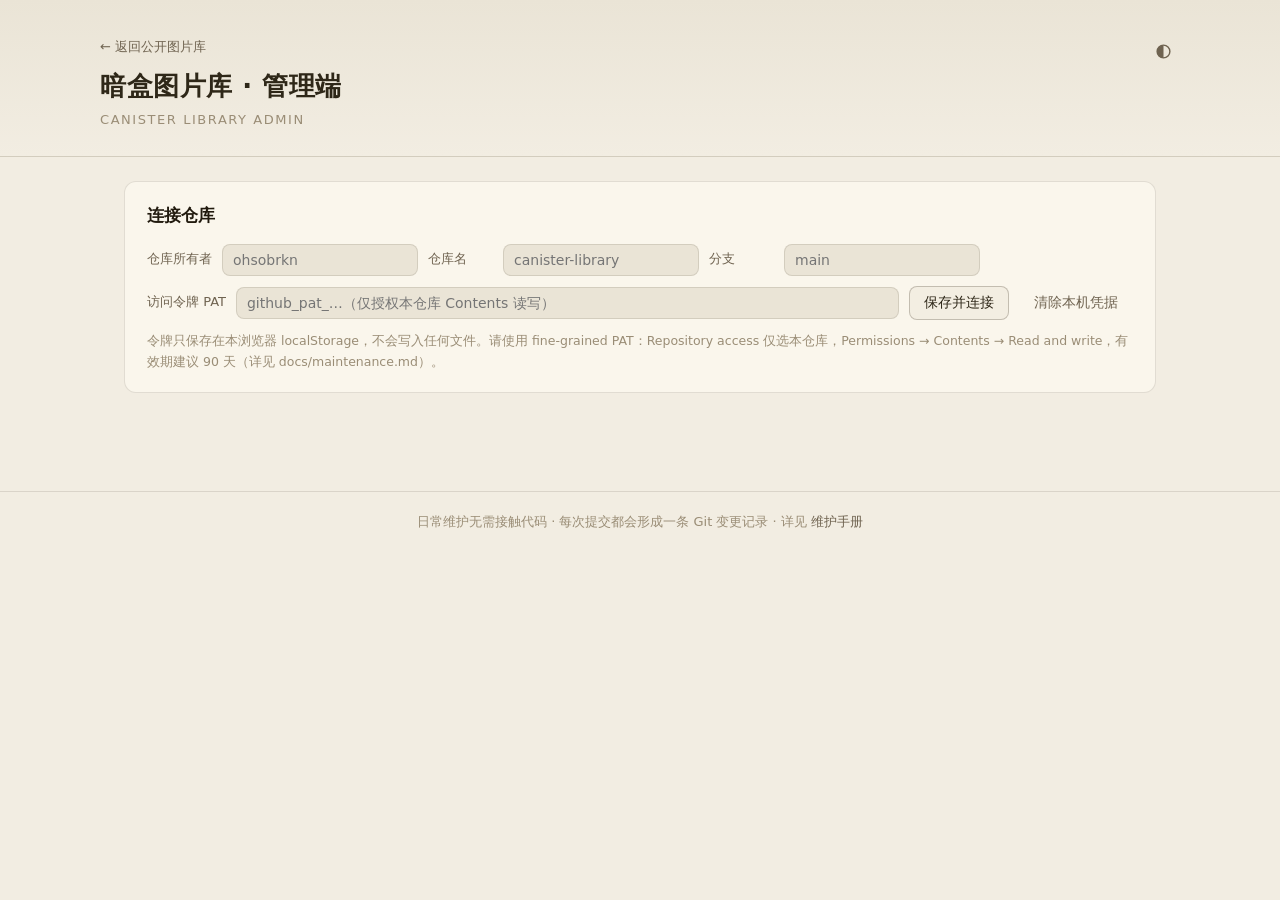
==== commit f0cae6f4: "feat: 深浅主题 + 标签 AND + 缩略图统一规格 + 统计面板 + i18n - 浅色主题（与主站同源调色板）：手动 light/dark 或跟随系统实时切换，   三态切换按钮，local" ====
--- a/admin.html
+++ b/admin.html
@@ -5,17 +5,66 @@
   <meta name="viewport" content="width=device-width, initial-scale=1.0" />
   <meta name="robots" content="noindex, nofollow" />
   <title>暗盒图片库 · 管理端</title>
+  <link rel="icon" href="data:image/svg+xml,%3Csvg xmlns='http://www.w3.org/2000/svg' viewBox='0 0 32 32'%3E%3Crect width='32' height='32' rx='7' fill='%23171310'/%3E%3Crect x='6' y='6' width='20' height='20' rx='2' fill='%23100d0a'/%3E%3Ccircle cx='16' cy='14' r='5' fill='%23e0a458'/%3E%3Crect x='8' y='22' width='16' height='1.6' fill='%23e0a458' opacity='.55'/%3E%3C/svg%3E" />
   <link rel="stylesheet" href="styles.css" />
+  <script>
+    (function () {
+      try {
+        var m = localStorage.getItem("canister-theme");
+        if (m === "light" || m === "dark") document.documentElement.dataset.theme = m;
+      } catch (e) {}
+    })();
+  </script>
 </head>
 <body>
 
 <header class="lib-header">
   <div class="lib-header-inner">
-    <a class="lib-back" href="index.html">← 返回公开图片库</a>
-    <h1>暗盒图片库 · 管理端</h1>
-    <p class="lib-sub">Canister library admin</p>
+    <div class="lib-header-top">
+      <div>
+        <a class="lib-back" href="index.html">← 返回公开图片库</a>
+        <h1>暗盒图片库 · 管理端</h1>
+        <p class="lib-sub">Canister library admin</p>
+      </div>
+      <div class="lib-header-actions">
+        <button id="themeBtn" class="lib-icon-btn ghost" type="button" aria-label="主题模式">
+          <svg class="ti-auto show" viewBox="0 0 24 24" fill="none" stroke="currentColor" stroke-width="2" stroke-linecap="round" stroke-linejoin="round" aria-hidden="true"><circle cx="12" cy="12" r="9"/><path d="M12 3a9 9 0 0 0 0 18z" fill="currentColor" stroke="none"/></svg>
+          <svg class="ti-light" viewBox="0 0 24 24" fill="none" stroke="currentColor" stroke-width="2" stroke-linecap="round" stroke-linejoin="round" aria-hidden="true"><circle cx="12" cy="12" r="4"/><path d="M12 2v2M12 20v2M4.9 4.9l1.4 1.4M17.7 17.7l1.4 1.4M2 12h2M20 12h2M4.9 19.1l1.4-1.4M17.7 6.3l1.4-1.4"/></svg>
+          <svg class="ti-dark" viewBox="0 0 24 24" fill="none" stroke="currentColor" stroke-width="2" stroke-linecap="round" stroke-linejoin="round" aria-hidden="true"><path d="M21 12.8A9 9 0 1 1 11.2 3a7 7 0 0 0 9.8 9.8z"/></svg>
+        </button>
+      </div>
+    </div>
   </div>
 </header>
+
+<script>
+  // 主题三态（跟随系统 / 浅色 / 暗色），与访客页共用同一 localStorage 键
+  (function () {
+    var KEY = "canister-theme";
+    var mode = "auto";
+    try { mode = localStorage.getItem(KEY) || "auto"; } catch (e) {}
+    if (mode !== "light" && mode !== "dark") mode = "auto";
+    var btn = document.getElementById("themeBtn");
+    function apply(m) {
+      mode = m;
+      if (m === "auto") delete document.documentElement.dataset.theme;
+      else document.documentElement.dataset.theme = m;
+      ["auto", "light", "dark"].forEach(function (k) {
+        var svg = btn.querySelector(".ti-" + k);
+        if (svg) svg.classList.toggle("show", k === m);
+      });
+      var label = m === "auto" ? "主题：跟随系统" : (m === "light" ? "主题：浅色" : "主题：暗色");
+      btn.setAttribute("aria-label", label);
+      btn.title = label;
+    }
+    btn.addEventListener("click", function () {
+      var next = mode === "auto" ? "light" : (mode === "light" ? "dark" : "auto");
+      try { localStorage.setItem(KEY, next); } catch (e) {}
+      apply(next);
+    });
+    apply(mode);
+  })();
+</script>
 
 <main>
 
@@ -186,11 +235,11 @@
   }
 
   /* ===== GitHub API 封装 ===== */
-  function ghJson(path, method, body) {
+  function ghJson(path, method, body, tokenOverride) {
     var opts = {
       method: method || "GET",
       headers: {
-        "Authorization": "Bearer " + localStorage.getItem(PAT_KEY),
+        "Authorization": "Bearer " + (tokenOverride || localStorage.getItem(PAT_KEY)),
         "Accept": "application/vnd.github+json",
         "X-GitHub-Api-Version": "2022-11-28"
       }
@@ -337,7 +386,9 @@
         if (ra.status === 404) notFound = true;
         else if (ra.ok) {
           var content = await ra.json();
-          json = JSON.parse(atob(content.content.replace(/\s/g, "")));
+          // atob 产出的是 Latin-1 字符串，必须按 UTF-8 解码，否则中文变 mojibake
+          var bytes = Uint8Array.from(atob(content.content.replace(/\s/g, "")), function (c) { return c.charCodeAt(0); });
+          json = JSON.parse(new TextDecoder("utf-8").decode(bytes));
         }
       } catch (e) { /* API 通道异常，退回公开 CDN 通道 */ }
     }
@@ -381,6 +432,45 @@
   function dictOf(dim) {
     if (!dim || dim.type !== "dict") return [];
     return (db.dicts && db.dicts[dim.dict]) || [];
+  }
+
+  /* ===== 统一排序规则（与访客页一致：符号 → 数字 → 字母 → 中文拼音） ===== */
+  function charClass(ch) {
+    var code = ch.charCodeAt(0);
+    if (code >= 48 && code <= 57) return 2;
+    if ((code >= 65 && code <= 90) || (code >= 97 && code <= 122)) return 3;
+    if (code >= 0x2e80) return 4;
+    return 1;
+  }
+  function chineseRun(s, i) {
+    var j = i;
+    while (j < s.length && s.charCodeAt(j) >= 0x2e80) j += 1;
+    return s.slice(i, j);
+  }
+  function unifiedCompare(a, b) {
+    var sa = String(a == null ? "" : a);
+    var sb = String(b == null ? "" : b);
+    var i = 0, j = 0;
+    while (i < sa.length && j < sb.length) {
+      var ca = sa.charAt(i), cb = sb.charAt(j);
+      var ka = charClass(ca), kb = charClass(cb);
+      if (ka !== kb) return ka - kb;
+      if (ka === 4) {
+        var xa = chineseRun(sa, i), xb = chineseRun(sb, j);
+        var ccmp = xa.localeCompare(xb, "zh-Hans-CN");
+        if (ccmp !== 0) return ccmp;
+        i += xa.length; j += xb.length;
+      } else {
+        if (ka === 3) {
+          var la = ca.toLowerCase(), lb = cb.toLowerCase();
+          if (la !== lb) return la < lb ? -1 : 1;
+        }
+        if (ca !== cb) return ca < cb ? -1 : 1;
+        i += 1; j += 1;
+      }
+    }
+    if (i >= sa.length && j >= sb.length) return 0;
+    return i >= sa.length ? -1 : 1;
   }
 
   function genId() {
@@ -444,7 +534,7 @@
         var listId = "dl-" + dim.key + "-" + genId();
         var dl = document.createElement("datalist");
         dl.id = listId;
-        dictOf(dim).forEach(function (v) {
+        dictOf(dim).slice().sort(unifiedCompare).forEach(function (v) {
           var o = document.createElement("option");
           o.value = v;
           dl.appendChild(o);
@@ -542,6 +632,58 @@
   /* ===== 上传队列 ===== */
   var uploadDefaults = {};
 
+  /* ===== 上传队列暂存（IndexedDB：切标签页 / 刷新 / 关闭重开浏览器均可恢复） ===== */
+  var qdb = null;
+  (function () {
+    try {
+      var req = indexedDB.open("canisterAdmin", 1);
+      req.onupgradeneeded = function () { req.result.createObjectStore("queue", { keyPath: "id" }); };
+      req.onsuccess = function () { qdb = req.result; };
+      req.onerror = function () { qdb = null; };
+    } catch (e) { qdb = null; }
+  })();
+  function queueSnapshot(item) {
+    // collect 是函数不可序列化；file/thumbBlob 为 File/Blob，IndexedDB 结构化克隆原生支持
+    return { id: item.id, file: item.file, ext: item.ext, name: item.name, thumbBlob: item.thumbBlob, thumbExt: item.thumbExt, w: item.w, h: item.h, error: item.error, form: item.form || null };
+  }
+  function idbPut(item) {
+    if (!qdb) return;
+    try { qdb.transaction("queue", "readwrite").objectStore("queue").put(queueSnapshot(item)); } catch (e) { /* 暂存失败不阻塞主流程 */ }
+  }
+  function idbDelete(id) {
+    if (!qdb) return;
+    try { qdb.transaction("queue", "readwrite").objectStore("queue").delete(id); } catch (e) { /* 忽略 */ }
+  }
+  function idbClear() {
+    if (!qdb) return;
+    try { qdb.transaction("queue", "readwrite").objectStore("queue").clear(); } catch (e) { /* 忽略 */ }
+  }
+  function idbAll() {
+    return new Promise(function (res) {
+      if (!qdb) return res([]);
+      try {
+        var req = qdb.transaction("queue").objectStore("queue").getAll();
+        req.onsuccess = function () { res(req.result || []); };
+        req.onerror = function () { res([]); };
+      } catch (e) { res([]); }
+    });
+  }
+  async function restoreQueue() {
+    var saved = await idbAll();
+    if (!saved.length) return;
+    saved.forEach(function (s) {
+      queue.push({
+        file: s.file, id: s.id, ext: s.ext, name: s.name || "",
+        thumbBlob: s.thumbBlob || null, thumbExt: s.thumbExt || "webp",
+        w: s.w || 0, h: s.h || 0, error: s.error || null,
+        collect: null, form: s.form || null
+      });
+    });
+    renderQueue();
+    $("queuePanel").hidden = false;
+    toast("已恢复上次未提交的上传队列（" + saved.length + " 张），图片与已填元数据均保留。");
+  }
+
   function renderUploadDefaults() {
     var host = $("uploadDefaults");
     host.innerHTML = "";
@@ -573,12 +715,16 @@
       });
       var iw = img.naturalWidth || 300;
       var ih = img.naturalHeight || 300;
-      var MAX = 320;
-      var scale = Math.min(1, MAX / Math.max(iw, ih));
+      // 统一缩略图规格：固定 300×420 画布内等比 contain 居中（透明底保留），
+      // 物理尺寸一致 → 访客页网格零回流、字节体积可预期
+      var TW = 300, TH = 420;
+      var scale = Math.min(TW / iw, TH / ih);
+      var dw = Math.max(1, Math.round(iw * scale));
+      var dh = Math.max(1, Math.round(ih * scale));
       var canvas = document.createElement("canvas");
-      canvas.width = Math.max(1, Math.round(iw * scale));
-      canvas.height = Math.max(1, Math.round(ih * scale));
-      canvas.getContext("2d").drawImage(img, 0, 0, canvas.width, canvas.height);
+      canvas.width = TW;
+      canvas.height = TH;
+      canvas.getContext("2d").drawImage(img, Math.round((TW - dw) / 2), Math.round((TH - dh) / 2), dw, dh);
       var blob = await new Promise(function (resolve) { canvas.toBlob(resolve, "image/webp", 0.82); });
       var ext = "webp";
       if (!blob) {
@@ -636,6 +782,7 @@
         item.error = e.message;
       }
       queue.push(item);
+      idbPut(item);
     }
     renderQueue();
     if (queue.length) $("queuePanel").hidden = false;
@@ -679,7 +826,13 @@
 
       var form = document.createElement("div");
       form.className = "qi-form";
-      item.collect = buildMetaFields(form, { attrs: uploadDefaults.attrs || {}, tags: uploadDefaults.tags || [] }, null);
+      // 已填过的元数据优先（暂存恢复/编辑回显），否则套用「应用为默认」
+      item.collect = buildMetaFields(form, item.form || { attrs: uploadDefaults.attrs || {}, tags: uploadDefaults.tags || [] }, null);
+      // 编辑即暂存：任何字段输入都物化表单值并写入 IndexedDB，切标签页/刷新/关浏览器不丢
+      form.addEventListener("input", function () {
+        item.form = item.collect();
+        idbPut(item);
+      });
       main.appendChild(form);
 
       var removeBtn = document.createElement("button");
@@ -687,6 +840,7 @@
       removeBtn.className = "ghost";
       removeBtn.textContent = "移出队列";
       removeBtn.addEventListener("click", function () {
+        idbDelete(item.id);
         queue.splice(idx, 1);
         renderQueue();
         if (!queue.length) $("queuePanel").hidden = true;
@@ -715,6 +869,7 @@
     this.value = "";
   });
   $("clearQueueBtn").addEventListener("click", function () {
+    idbClear();
     queue = [];
     renderQueue();
     $("queuePanel").hidden = true;
@@ -771,6 +926,7 @@
       logLine("提交 " + newItems.length + " 张图片（" + (changes.length - 1) + " 个文件）…");
       var commit = await commitChanges(changes, "canister: add " + newItems.length + " item(s)");
       logLine("✓ 提交成功：" + commit.sha.slice(0, 7) + " — 等待 Pages 构建…");
+      idbClear();
       queue = [];
       renderQueue();
       $("queuePanel").hidden = true;
@@ -1004,6 +1160,39 @@
   });
 
   /* ===== 字典与维度 ===== */
+  /* ===== 关联数据一致性辅助 ===== */
+  // 收集引用某个字典的所有维度 key
+  function dimKeysUsingDict(dictKey) {
+    return db.dimensions.filter(function (d) { return d.type === "dict" && d.dict === dictKey; }).map(function (d) { return d.key; });
+  }
+  // 统计条目 attrs 中（指定维度 keys 下）值 === oldVal 的条目数
+  function countRefs(keys, oldVal) {
+    var n = 0;
+    db.items.forEach(function (it) {
+      if (!it.attrs) return;
+      for (var i = 0; i < keys.length; i += 1) if (String(it.attrs[keys[i]]) === String(oldVal)) { n += 1; break; }
+    });
+    return n;
+  }
+  // 条目 attrs 值改名（指定维度 keys 下 oldVal → newVal）
+  function renameRefValues(keys, oldVal, newVal) {
+    db.items.forEach(function (it) {
+      if (!it.attrs) return;
+      keys.forEach(function (k) {
+        if (String(it.attrs[k]) === String(oldVal)) it.attrs[k] = newVal;
+      });
+    });
+  }
+  // 清除条目 attrs 中（指定维度 keys 下）等于 oldVal 的字段
+  function clearRefValues(keys, oldVal) {
+    db.items.forEach(function (it) {
+      if (!it.attrs) return;
+      keys.forEach(function (k) {
+        if (String(it.attrs[k]) === String(oldVal)) delete it.attrs[k];
+      });
+    });
+  }
+
   function renderSchema() {
     var host = $("dictEditors");
     host.innerHTML = "";
@@ -1021,13 +1210,57 @@
         var item = document.createElement("span");
         item.className = "dict-item";
         item.appendChild(document.createTextNode(val));
+
+        var rename = document.createElement("button");
+        rename.type = "button";
+        rename.className = "ghost";
+        rename.textContent = "✎";
+        rename.title = "重命名（条目中引用同步更新）";
+        rename.addEventListener("click", function () {
+          item.innerHTML = "";
+          var inR = document.createElement("input");
+          inR.type = "text";
+          inR.value = val;
+          var ok = document.createElement("button");
+          ok.type = "button";
+          ok.className = "primary";
+          ok.textContent = "确定";
+          var cancel = document.createElement("button");
+          cancel.type = "button";
+          cancel.className = "ghost";
+          cancel.textContent = "取消";
+          item.appendChild(inR); item.appendChild(ok); item.appendChild(cancel);
+          inR.focus();
+          var done = function () {
+            var nv = inR.value.trim();
+            if (!nv || nv === val) { renderSchema(); return; }
+            if (db.dicts[dictKey].indexOf(nv) >= 0) { toast("该值已存在。"); return; }
+            var keys = dimKeysUsingDict(dictKey);
+            var refs = countRefs(keys, val);
+            if (refs > 0 && !window.confirm("有 " + refs + " 个条目正在使用「" + val + "」，重命名后将同步更新这些条目。继续？")) return;
+            db.dicts[dictKey][idx] = nv;
+            renameRefValues(keys, val, nv);
+            markDirty(refs > 0 ? "重命名字典值并同步 " + refs + " 个条目" : "");
+            renderSchema();
+          };
+          ok.addEventListener("click", done);
+          inR.addEventListener("keydown", function (e) { if (e.key === "Enter") done(); });
+          cancel.addEventListener("click", renderSchema);
+        });
+        item.appendChild(rename);
+
         var rm = document.createElement("button");
         rm.type = "button";
         rm.className = "ghost";
         rm.textContent = "×";
+        rm.title = "删除（引用该值的条目字段将一并清除）";
         rm.addEventListener("click", function () {
+          var keys = dimKeysUsingDict(dictKey);
+          var refs = countRefs(keys, val);
+          if (refs > 0 && !window.confirm("「" + val + "」被 " + refs + " 个条目使用。删除后将同时清除这些条目中的该字段值，继续？")) return;
           db.dicts[dictKey].splice(idx, 1);
-          markDirty();
+          if (refs > 0) clearRefValues(keys, val);
+          markDirty(refs > 0 ? "删除字典值并清除 " + refs + " 个条目引用" : "");
           renderSchema();
         });
         item.appendChild(rm);
@@ -1078,14 +1311,115 @@
       var actions = document.createElement("div");
       actions.className = "row-actions";
       actions.style.marginTop = "6px";
+
+      var editBtn = document.createElement("button");
+      editBtn.type = "button";
+      editBtn.className = "ghost";
+      editBtn.textContent = "编辑";
+      editBtn.addEventListener("click", function () {
+        // 展开内联编辑：显示名 / 维度标识 / 枚举值（dict 值在上方面板维护，number 档位已由筛选动态收集取代）
+        var old = { label: dim.label, key: dim.key, values: (dim.values || []).slice() };
+        var form = document.createElement("div");
+        form.className = "edit-row";
+        form.style.display = "grid";
+        form.style.gap = "6px";
+        function mkField(labelText, value) {
+          var wrap = document.createElement("div");
+          var lb = document.createElement("label");
+          lb.textContent = labelText;
+          lb.style.cssText = "display:block; font-size:12px; margin-bottom:2px;";
+          wrap.appendChild(lb);
+          var inp = document.createElement("input");
+          inp.type = "text";
+          inp.value = value;
+          inp.style.width = "260px";
+          wrap.appendChild(inp);
+          form.appendChild(wrap);
+          return inp;
+        }
+        var inLabel = mkField("显示名", dim.label);
+        var inKey = mkField("维度标识（修改将同步迁移条目数据）", dim.key);
+        var inVals = null;
+        if (dim.type === "enum") inVals = mkField("枚举值（逗号分隔；移除的值将从条目中清除）", (dim.values || []).join(", "));
+        if (dim.type === "number") {
+          var note = document.createElement("div");
+          note.style.cssText = "font-size:12px; color:var(--faint);";
+          note.textContent = "数值维度的筛选档位由条目数据自动收集，无需维护。";
+          form.appendChild(note);
+        }
+        if (dim.type === "dict") {
+          var note = document.createElement("div");
+          note.style.cssText = "font-size:12px; color:var(--faint);";
+          note.textContent = "字典值请在上方「" + dim.dict + "」面板中增删改。";
+          form.appendChild(note);
+        }
+        var btnRow = document.createElement("div");
+        var save = document.createElement("button");
+        save.type = "button";
+        save.className = "primary";
+        save.textContent = "保存";
+        var cancel = document.createElement("button");
+        cancel.type = "button";
+        cancel.className = "ghost";
+        cancel.textContent = "取消";
+        cancel.addEventListener("click", function () { form.remove(); editBtn.hidden = false; });
+        btnRow.appendChild(save); btnRow.appendChild(cancel);
+        form.appendChild(btnRow);
+        main.appendChild(form);
+        editBtn.hidden = true;
+
+        save.addEventListener("click", function () {
+          var nl = inLabel.value.trim();
+          var nk = inKey.value.trim();
+          if (!nl || !nk) { toast("显示名与维度标识不能为空。"); return; }
+          if (!/^[a-z][a-z0-9]*$/i.test(nk)) { toast("维度标识需为英文字母开头的字母数字。"); return; }
+          if (nk !== old.key && dimOf(nk)) { toast("维度标识 " + nk + " 已被占用。"); return; }
+          // 枚举值一致性：移除的旧值从条目中清除（先确认）
+          if (dim.type === "enum") {
+            var newVals = inVals.value.split(/[,，]/).map(function (s) { return s.trim(); }).filter(Boolean);
+            var uniq = [];
+            newVals.forEach(function (v) { if (uniq.indexOf(v) < 0) uniq.push(v); });
+            var removed = old.values.filter(function (v) { return uniq.indexOf(v) < 0; });
+            var refTotal = 0;
+            removed.forEach(function (v) { refTotal += countRefs([dim.key], v); });
+            if (refTotal > 0 && !window.confirm("移除的枚举值正被 " + refTotal + " 个条目使用，保存后将同时清除这些条目中的该字段值，继续？")) return;
+            dim.values = uniq;
+          }
+          dim.label = nl;
+          if (nk !== old.key) {
+            db.items.forEach(function (it) {
+              if (it.attrs && old.key in it.attrs) { it.attrs[nk] = it.attrs[old.key]; delete it.attrs[old.key]; }
+            });
+            dim.key = nk;
+            markDirty("维度标识 " + old.key + " → " + nk + "，条目数据已迁移");
+          } else {
+            markDirty();
+          }
+          renderSchema();
+          toast("维度已更新（保存后前后台生效）。");
+        });
+      });
+      actions.appendChild(editBtn);
+
       var rm = document.createElement("button");
       rm.type = "button";
       rm.className = "danger";
       rm.textContent = "移除维度";
       rm.addEventListener("click", function () {
-        if (!window.confirm("移除维度「" + dim.label + "」？条目中已填写的数据保留，但界面不再显示。")) return;
+        if (!window.confirm("移除维度「" + dim.label + "」？")) return;
+        var refN = 0;
+        db.items.forEach(function (it) { if (it.attrs && it.attrs[dim.key] != null && it.attrs[dim.key] !== "") refN += 1; });
+        var wipe = false;
+        if (refN > 0) {
+          wipe = window.confirm("有 " + refN + " 个条目填写了该维度。是否同时清除条目中的该字段数据？（确定=清除，取消=保留数据，仅从界面移除）");
+        }
         db.dimensions.splice(idx, 1);
-        markDirty();
+        if (wipe) {
+          db.items.forEach(function (it) { if (it.attrs) delete it.attrs[dim.key]; });
+          markDirty("移除维度 " + dim.key + " 并清除 " + refN + " 个条目字段");
+        } else {
+          markDirty("移除维度 " + dim.key + "（条目数据保留）");
+        }
         renderSchema();
       });
       actions.appendChild(rm);
@@ -1161,7 +1495,9 @@
     if (!pat) { toast("请填写 PAT。", "err"); return; }
     $("authHint").textContent = "连接中…";
     try {
-      var repo = await ghJson("/repos/" + cfg.owner + "/" + cfg.repo);
+      // 用输入框当前值发起请求（tokenOverride），而非 localStorage 里的旧令牌——
+      // 否则旧令牌失效后，用户粘贴新令牌也永远连不上（新值只在成功后才落盘）
+      var repo = await ghJson("/repos/" + cfg.owner + "/" + cfg.repo, undefined, undefined, pat);
       localStorage.setItem(CFG_KEY, JSON.stringify(cfg));
       localStorage.setItem(PAT_KEY, pat);
       connected = true;
@@ -1170,13 +1506,18 @@
       await loadDb();
       renderUploadDefaults();   // buildMetaFields 依赖 db，必须在 loadDb 之后执行
       refreshBuildStatus();
+      restoreQueue();           // 恢复上次未提交的上传队列（依赖 db.dimensions，同样需在 loadDb 后）
       toast("连接成功，数据已加载。", "ok");
     } catch (e) {
       connected = false;
-      $("authHint").textContent = "连接失败：" + e.message;
-      $("authHint").style.color = "var(--danger)";
-      setTimeout(function () { $("authHint").style.color = ""; }, 4000);
-      $("authHint").textContent = "连接失败：" + e.message + " — 请检查仓库与 PAT（fine-grained，仅本仓库 Contents 读写权限）。";
+      var extra = "";
+      if (/Bad credentials|401/i.test(e.message)) {
+        // 401 = token 字符串本身不被 GitHub 认可（权限不足会报 404 而非 401），给出自诊断
+        var p = pat.trim();
+        var kind = p.indexOf("github_pat_") === 0 ? "fine-grained（正确格式，约 93 字符）" : p.indexOf("ghp_") === 0 ? "classic（40 字符）" : "前缀异常（fine-grained 应以 github_pat_ 开头、classic 应以 ghp_ 开头）";
+        extra = " 诊断：当前输入 " + p.length + " 字符，识别为 " + kind + "。Bad credentials 表示令牌字符串本身无效——最常见原因是复制不完整或含多余字符，请回到 GitHub 令牌页面用 Copy 按钮完整复制后重新粘贴，或重新生成一个。";
+      }
+      $("authHint").textContent = "连接失败：" + e.message + extra + "（fine-grained，仅本仓库 Contents 读写权限）。";
     }
   }
 
--- a/styles.css
+++ b/styles.css
@@ -438,3 +438,193 @@
   .lightbox-meta { width: 92vw; max-height: 40vh; }
   .lib-grid { grid-template-columns: repeat(auto-fill, minmax(140px, 1fr)); }
 }
+
+/* 排序控件 */
+.sort-select {
+  padding: 6px 10px;
+  border-radius: 6px;
+  border: 1px solid var(--line);
+  background: var(--surface);
+  color: var(--ink);
+  font-size: 13px;
+}
+
+/* =====================================================================
+   浅色主题（与主站 FILM 同源调色板）——手动 [data-theme="light"] 或
+   未手动选择时跟随系统 prefers-color-scheme: light
+   ===================================================================== */
+:root[data-theme="light"] {
+  color-scheme: light;
+  --bg: #f2ede2;
+  --bg-deep: #eae4d6;
+  --surface: #faf6ec;
+  --surface-2: #f3eee2;
+  --surface-3: #ffffff;
+  --line: rgba(58, 48, 34, 0.13);
+  --line-strong: rgba(58, 48, 34, 0.26);
+  --ink: #2e2718;
+  --ink-bright: #211a0e;
+  --muted: #6f6350;
+  --faint: #9a8d76;
+  --accent: #c98a3e;
+  --accent-strong: #a86f2c;
+  --accent-dim: rgba(201, 138, 62, 0.14);
+  --accent-line: rgba(160, 106, 38, 0.45);
+  --danger: #b3543c;
+  --danger-dim: rgba(179, 84, 60, 0.12);
+  --shadow-1: 0 2px 10px rgba(88, 70, 44, 0.14);
+  --shadow-2: 0 14px 36px rgba(88, 70, 44, 0.18);
+}
+@media (prefers-color-scheme: light) {
+  :root:not([data-theme]) {
+    color-scheme: light;
+    --bg: #f2ede2;
+    --bg-deep: #eae4d6;
+    --surface: #faf6ec;
+    --surface-2: #f3eee2;
+    --surface-3: #ffffff;
+    --line: rgba(58, 48, 34, 0.13);
+    --line-strong: rgba(58, 48, 34, 0.26);
+    --ink: #2e2718;
+    --ink-bright: #211a0e;
+    --muted: #6f6350;
+    --faint: #9a8d76;
+    --accent: #c98a3e;
+    --accent-strong: #a86f2c;
+    --accent-dim: rgba(201, 138, 62, 0.14);
+    --accent-line: rgba(160, 106, 38, 0.45);
+    --danger: #b3543c;
+    --danger-dim: rgba(179, 84, 60, 0.12);
+    --shadow-1: 0 2px 10px rgba(88, 70, 44, 0.14);
+    --shadow-2: 0 14px 36px rgba(88, 70, 44, 0.18);
+  }
+}
+/* 浅色下 lightbox 遮罩与最近添加底衬相应提亮 */
+:root[data-theme="light"] .lightbox,
+:root:not([data-theme]) .lightbox { background: rgba(58, 48, 34, 0.5); }
+@media (prefers-color-scheme: light) { :root:not([data-theme]) .lightbox { background: rgba(58, 48, 34, 0.5); } }
+
+/* ===== 页头操作区（主题 / 语言）===== */
+.lib-header-top { display: flex; align-items: flex-start; justify-content: space-between; gap: 12px; }
+.lib-header-actions { display: flex; gap: 8px; flex: none; }
+.lib-icon-btn {
+  width: 34px; height: 34px; padding: 0;
+  display: inline-flex; align-items: center; justify-content: center;
+  border-radius: var(--r-md);
+  color: var(--muted);
+}
+.lib-icon-btn:hover { color: var(--accent); }
+.lib-icon-btn svg { width: 17px; height: 17px; display: none; }
+.lib-icon-btn svg.show { display: block; }
+.lang-btn { height: 34px; min-width: 54px; padding: 0 12px; font-size: 12.5px; color: var(--muted); }
+.lang-btn:hover { color: var(--accent); }
+
+/* ===== 库内统计面板 ===== */
+.lib-stats {
+  border: 1px solid var(--line);
+  border-radius: var(--r-lg);
+  background: var(--surface);
+  margin: 0 0 18px;
+  overflow: hidden;
+}
+.lib-stats summary {
+  list-style: none;
+  cursor: pointer;
+  padding: 13px 18px;
+  display: flex;
+  align-items: center;
+  gap: 10px;
+  color: var(--ink-bright);
+  font-weight: 600;
+  font-size: 14.5px;
+  user-select: none;
+  transition: background 160ms;
+}
+.lib-stats summary::-webkit-details-marker { display: none; }
+.lib-stats summary:hover { background: var(--surface-2); }
+.lib-stats summary .stats-dot {
+  width: 7px; height: 7px; border-radius: 50%;
+  background: var(--accent);
+  box-shadow: 0 0 10px var(--accent-line);
+}
+.lib-stats summary .chev {
+  margin-left: auto; color: var(--faint);
+  transition: transform 280ms cubic-bezier(0.22, 1, 0.36, 1);
+}
+.lib-stats[open] summary .chev { transform: rotate(180deg); }
+.stats-body {
+  padding: 2px 18px 18px;
+  display: grid;
+  gap: 18px;
+  animation: statsIn 340ms cubic-bezier(0.22, 1, 0.36, 1);
+}
+@keyframes statsIn { from { opacity: 0; transform: translateY(-6px); } to { opacity: 1; transform: none; } }
+.stats-cols { display: grid; grid-template-columns: repeat(auto-fit, minmax(250px, 1fr)); gap: 18px; }
+.stats-col h4, .stats-recent h4 {
+  margin: 0 0 8px;
+  font-size: 12px;
+  color: var(--faint);
+  letter-spacing: 0.09em;
+  font-weight: 600;
+  text-transform: uppercase;
+}
+.stat-row {
+  display: grid;
+  grid-template-columns: minmax(56px, 128px) 1fr auto;
+  align-items: center;
+  gap: 10px;
+  padding: 3.5px 6px;
+  border-radius: 6px;
+  cursor: pointer;
+  transition: background 140ms;
+}
+.stat-row:hover { background: var(--surface-2); }
+.stat-row .sr-label {
+  font-size: 12.5px; color: var(--ink);
+  overflow: hidden; text-overflow: ellipsis; white-space: nowrap;
+}
+.stat-row .sr-track { height: 6px; border-radius: 99px; background: var(--surface-3); overflow: hidden; }
+:root[data-theme="light"] .stat-row .sr-track { background: var(--bg-deep); }
+@media (prefers-color-scheme: light) { :root:not([data-theme]) .stat-row .sr-track { background: var(--bg-deep); } }
+.stat-row .sr-bar {
+  height: 100%; border-radius: 99px; width: 0;
+  background: linear-gradient(90deg, var(--accent), var(--accent-strong));
+  transition: width 700ms cubic-bezier(0.22, 1, 0.36, 1);
+}
+.stat-row .sr-n { font-size: 11.5px; color: var(--faint); font-variant-numeric: tabular-nums; min-width: 2em; text-align: right; }
+.stats-recent { border-top: 1px dashed var(--line); padding-top: 14px; }
+.recent-strip { display: grid; grid-template-columns: repeat(auto-fill, minmax(72px, 1fr)); gap: 10px; }
+.recent-item {
+  position: relative;
+  border: 1px solid var(--line);
+  border-radius: var(--r-md);
+  overflow: hidden;
+  cursor: pointer;
+  aspect-ratio: 3 / 4;
+  background: var(--bg-deep);
+  padding: 0;
+  transition: transform 180ms, border-color 180ms, box-shadow 180ms;
+}
+.recent-item img { width: 100%; height: 100%; object-fit: contain; display: block; }
+.recent-item:hover { transform: translateY(-2px); border-color: var(--accent-line); box-shadow: var(--shadow-1); }
+.recent-item .ri-name {
+  position: absolute; left: 0; right: 0; bottom: 0;
+  font-size: 10px; padding: 12px 4px 3px;
+  background: linear-gradient(transparent, rgba(0, 0, 0, 0.66));
+  color: #fff; text-align: center;
+  overflow: hidden; text-overflow: ellipsis; white-space: nowrap;
+}
+@media (prefers-reduced-motion: reduce) {
+  .stats-body, .stat-row .sr-bar { animation: none; transition: none; }
+}
+
+/* 标签 AND 徽标 */
+.tags-mode-badge {
+  font-size: 10.5px;
+  color: var(--accent);
+  border: 1px solid var(--accent-line);
+  border-radius: var(--r-pill);
+  padding: 0 7px;
+  line-height: 1.7;
+  margin-left: 4px;
+}
